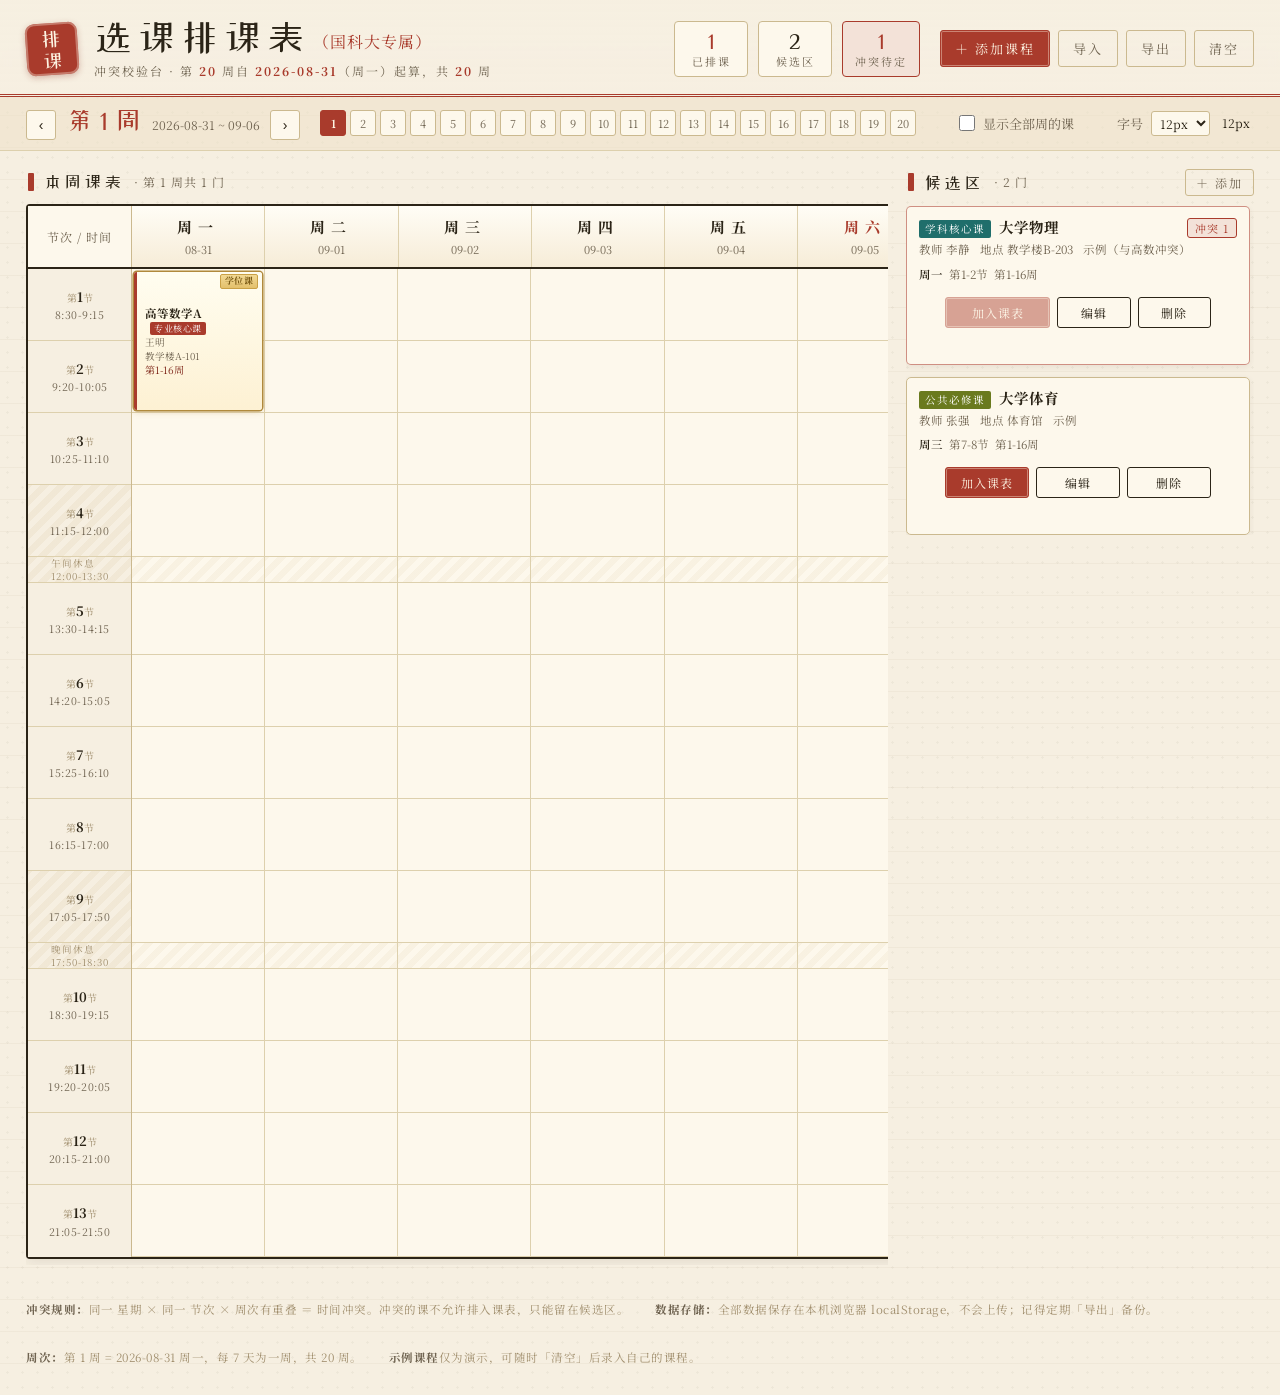
==== paike-ucas/index.html @ 9a191cdf "Add UCAS timetable (paike) as standalone /paike-ucas/ page - Port paike project's index.html as paik" ====
<!DOCTYPE html>
<html lang="zh-CN">
<head>
<meta charset="UTF-8">
<meta name="viewport" content="width=device-width, initial-scale=1.0">
<title>选课排课表（国科大专属） · 冲突校验台</title>
<link rel="preconnect" href="https://fonts.googleapis.com">
<link rel="preconnect" href="https://fonts.gstatic.com" crossorigin>
<link href="https://fonts.googleapis.com/css2?family=ZCOOL+XiaoWei&family=Noto+Serif+SC:wght@400;500;700;900&display=swap" rel="stylesheet">
<style>
/* ============================================================
   设计系统 · 教务处红格纸 × 朱砂印章
   ============================================================ */
:root{
  --paper:      #f6efe1;   /* 主纸色 */
  --paper-deep: #eee2c8;   /* 深一格纸色 */
  --card:       #fdf8ec;   /* 卡片 */
  --ink:        #2b2417;   /* 墨色 */
  --ink-2:      #6f6350;   /* 次墨 */
  --ink-3:      #a08e6d;   /* 淡墨 */
  --rule:       #ddd0ad;   /* 浅格线 */
  --rule-2:     #cbb98f;   /* 深格线 */
  --red:        #a93b2c;   /* 朱砂 */
  --red-deep:   #7d2417;
  --red-bg:     #f3e2d8;
  --ok:         #4f6b2f;   /* 印泥绿 */
  --gold:       #b0893c;

  --rh: 72px;              /* 每节课行高 */
  --rest: 26px;            /* 午/晚间休息行高 */
  --serif: "Noto Serif SC","Source Han Serif SC","Songti SC","STSong","SimSun",serif;
  --display: "ZCOOL XiaoWei","Noto Serif SC","Songti SC","SimSun",serif;
}
*{ box-sizing:border-box; margin:0; padding:0; }
html{ scroll-behavior:smooth; }
body{
  font-family:var(--serif);
  color:var(--ink);
  background:
    radial-gradient(rgba(60,48,26,.045) 1px, transparent 1.4px) 0 0 / 15px 15px,
    repeating-linear-gradient(0deg, transparent 0 31px, rgba(122,98,58,.05) 31px 32px),
    var(--paper);
  min-height:100vh;
  font-size:14px;
  line-height:1.5;
}
::selection{ background:var(--red); color:#fdf8ec; }

/* ---------- 顶栏 ---------- */
.masthead{
  display:flex; align-items:center; gap:20px; flex-wrap:wrap;
  padding:18px 26px 14px;
  border-bottom:3px double var(--red);
  position:sticky; top:0; z-index:40;
  background:linear-gradient(180deg, rgba(246,239,225,.97), rgba(246,239,225,.92));
  backdrop-filter:blur(6px);
}
.brand{ display:flex; align-items:center; gap:16px; }
.seal{
  width:52px; height:52px; flex:none;
  background:var(--red); color:#fdf3e2;
  border-radius:9px;
  display:flex; flex-direction:column; align-items:center; justify-content:center;
  font-family:var(--display); font-size:20px; line-height:1.1; letter-spacing:1px;
  transform:rotate(-4deg);
  box-shadow:inset 0 0 0 2px rgba(253,243,226,.35), 0 2px 6px rgba(125,36,23,.28);
  user-select:none;
}
.brand h1{
  font-family:var(--display); font-weight:400;
  font-size:clamp(26px, 3.4vw, 38px);
  letter-spacing:4px; line-height:1.05;
}
.brand .brand-suf{
  font-family:var(--serif);
  font-size:.42em; letter-spacing:1px; margin-left:4px;
  color:var(--red); vertical-align:middle;
}
.brand .sub{ font-size:12px; color:var(--ink-2); letter-spacing:2px; margin-top:4px; }
.brand .sub b{ color:var(--red); font-weight:700; }

.stats{ display:flex; gap:10px; margin-left:auto; }
.stat{
  border:1.5px solid var(--rule-2); background:var(--card);
  border-radius:4px; padding:7px 12px; min-width:74px; text-align:center;
  cursor:default; transition:transform .18s ease;
}
.stat:hover{ transform:translateY(-2px); border-color:var(--ink-3); }
.stat .n{ font-family:var(--display); font-size:22px; line-height:1.1; color:var(--red); font-weight:400; }
.stat .n.ink{ color:var(--ink); }
.stat .l{ font-size:11px; color:var(--ink-2); letter-spacing:2px; }
.stat.warn{ border-color:var(--red); background:var(--red-bg); animation:softPulse 2.4s ease-in-out infinite; }
@keyframes softPulse{ 0%,100%{ box-shadow:0 0 0 0 rgba(169,59,44,0)} 50%{ box-shadow:0 0 0 5px rgba(169,59,44,.08)} }

.actions{ display:flex; gap:8px; }
.btn{
  font-family:var(--serif); font-size:13px; letter-spacing:2px;
  color:var(--ink); background:transparent;
  border:1.5px solid var(--ink); border-radius:3px;
  padding:8px 14px; cursor:pointer;
  transition:all .16s ease; white-space:nowrap;
}
.btn:hover{ background:var(--ink); color:var(--paper); }
.btn:active{ transform:translateY(1px); }
.btn-primary{
  background:var(--red); border-color:var(--red); color:#fdf3e2;
  box-shadow:inset 0 0 0 1px rgba(253,243,226,.4);
}
.btn-primary:hover{ background:var(--red-deep); border-color:var(--red-deep); color:#fff; }
.btn-ghost{ border-color:var(--rule-2); color:var(--ink-2); }
.btn-ghost:hover{ background:var(--card); color:var(--ink); border-color:var(--ink); }
.btn.danger:hover{ background:var(--red); border-color:var(--red); color:#fdf3e2; }
.btn[disabled]{ opacity:.45; cursor:not-allowed; }
.btn[disabled]:hover{ background:transparent; color:var(--ink); }

/* ---------- 周次导航条 ---------- */
.weekbar{
  display:flex; align-items:center; gap:14px; flex-wrap:wrap;
  padding:10px 26px; background:rgba(238,226,200,.55);
  border-bottom:1px solid var(--rule);
}
.wb-current{ display:flex; align-items:baseline; gap:10px; min-width:225px; }
.wb-current .wk{
  font-family:var(--display); font-size:26px; color:var(--red); line-height:1;
}
.wb-current .dt{ font-size:12px; color:var(--ink-2); }
.wb-nav{ display:flex; align-items:center; gap:6px; }
.wb-arrow{
  width:30px; height:30px; border:1.5px solid var(--rule-2); background:var(--card);
  border-radius:3px; cursor:pointer; font-size:14px; color:var(--ink);
  display:flex; align-items:center; justify-content:center; transition:all .15s;
}
.wb-arrow:hover{ background:var(--ink); color:var(--paper); border-color:var(--ink); }
.wb-chips{ display:flex; gap:4px; flex-wrap:wrap; margin-left:6px; }
.wb-chip{
  width:26px; height:26px; border:1.2px solid var(--rule-2); border-radius:3px;
  background:var(--card); color:var(--ink-2); font-size:11px;
  display:flex; align-items:center; justify-content:center; cursor:pointer;
  transition:all .13s; font-family:var(--serif);
}
.wb-chip:hover{ border-color:var(--ink); color:var(--ink); transform:translateY(-1px); }
.wb-chip.on{ background:var(--red); border-color:var(--red); color:#fdf3e2; font-weight:700; }
.wb-opt{ margin-left:auto; display:flex; align-items:center; gap:8px; font-size:13px; color:var(--ink-2); user-select:none; }
.wb-opt input{ accent-color:var(--red); width:16px; height:16px; cursor:pointer; }
.wb-sel{
  font-family:var(--serif); font-size:12px; color:var(--ink);
  background:var(--card); border:1.5px solid var(--rule-2); border-radius:3px;
  padding:2px 4px; cursor:pointer; outline:none;
}
.wb-sel:focus{ border-color:var(--red); }
.wb-ttfs-val{ font-size:12px; color:var(--ink); min-width:36px; text-align:center; font-variant-numeric:tabular-nums; }

/* ---------- 主体布局 ---------- */
.layout{
  display:flex; gap:18px; align-items:flex-start;
  padding:18px 26px 30px;
  max-width:1720px; margin:0 auto;
}
.timetable-wrap{ flex:1 1 auto; min-width:0; }
.panel-title{
  font-family:var(--display); font-size:17px; letter-spacing:3px;
  color:var(--ink); margin:0 0 10px 2px; display:flex; align-items:center; gap:10px;
}
.panel-title::before{ content:""; width:6px; height:18px; background:var(--red); border-radius:1px; display:inline-block; }
.panel-title .cnt{ font-size:12px; color:var(--ink-2); letter-spacing:1px; font-family:var(--serif); }

/* ---------- 课表网格 ---------- */
.tt-scroll{ overflow-x:auto; padding-bottom:6px; }
.tt{
  min-width:1040px;
  border:2px solid var(--ink); border-radius:4px;
  background:var(--card);
  box-shadow:0 3px 14px rgba(60,48,26,.10);
}
.tt-head{ display:flex; border-bottom:2px solid var(--ink); }
.tt-head .corner, .tt-head .dhead{
  padding:10px 8px; text-align:center; font-size:13px;
  display:flex; flex-direction:column; justify-content:center; gap:2px;
}
.tt-head .corner{
  flex:0 0 104px; position:sticky; left:0; z-index:12;
  background:var(--card); border-right:1.5px solid var(--rule-2);
  font-size:12px; color:var(--ink-2); letter-spacing:1px;
}
.tt-head .dhead{
  flex:1 1 0; border-right:1px solid var(--rule);
  background:linear-gradient(180deg, #fffdf6, #f6ecd7);
}
.tt-head .dhead:last-child{ border-right:none; }
.dhead .dw{ font-weight:700; font-size:15px; letter-spacing:6px; }
.dhead .dd{ font-size:11px; color:var(--ink-2); }
.dhead.weekend .dw{ color:var(--red); }

.tt-body{ display:flex; }
.tcol{
  flex:0 0 104px; position:sticky; left:0; z-index:10;
  background:var(--paper);
  border-right:1.5px solid var(--rule-2);
}
.tcell{
  height:var(--rh); padding:4px 6px;
  display:flex; flex-direction:column; justify-content:center; gap:1px;
  border-bottom:1px solid var(--rule); text-align:center;
}
.tcell:last-child{ border-bottom:none; }
.tcell .pn{ font-weight:700; font-size:13px; }
.tcell .pt{ font-size:10.5px; color:var(--ink-2); letter-spacing:.5px; }
.tcell .pn::before{ content:"第"; color:var(--ink-3); font-weight:400; font-size:10px; }
.tcell .pn::after{ content:"节"; color:var(--ink-3); font-weight:400; font-size:10px; }
.tcell.break{ background:repeating-linear-gradient(-45deg, rgba(176,137,60,.07) 0 6px, transparent 6px 12px); }

.daycol{
  position:relative; flex:1 1 0;
  display:grid;
  grid-template-rows:repeat(4, var(--rh)) var(--rest) repeat(5, var(--rh)) var(--rest) repeat(4, var(--rh));
}
.daycol:last-child .cell, .daycol:last-child .rest{ border-right:none; }
.cell{
  border-right:1px solid var(--rule);
  border-bottom:1px solid var(--rule);
  background:transparent;
  transition:background .15s;
}
.daycol:hover .cell{ background:rgba(176,137,60,.045); }

/* 午/晚间休息分隔行（时间不连续，视觉留白） */
.rest{
  border-right:1px solid var(--rule);
  border-bottom:1px solid var(--rule);
  background:repeating-linear-gradient(-45deg, rgba(176,137,60,.06) 0 6px, transparent 6px 12px);
}
.tcol .rest-label{
  height:var(--rest); border-bottom:1px solid var(--rule);
  display:flex; flex-direction:column; align-items:center; justify-content:center;
  font-size:9.5px; color:var(--ink-3); letter-spacing:1px; line-height:1.35;
  background:repeating-linear-gradient(-45deg, rgba(176,137,60,.07) 0 6px, transparent 6px 12px);
}

/* ---------- 跨行课程条目（连堂合并，文本模式） ---------- */
.ci{
  position:absolute; z-index:5;
  border-left:3px solid var(--red);
  background:#fffaf0;
  border-radius:3px;
  padding:4px 7px 4px 8px;
  cursor:pointer;
  overflow:hidden;
  box-shadow:0 1px 3px rgba(60,48,26,.12);
  transition:box-shadow .15s, transform .15s;
  animation:ciIn .3s ease both;
  display:flex; flex-direction:column; justify-content:center; gap:2px;
}
@keyframes ciIn{ from{ opacity:0; transform:translateY(4px) scale(.98); } to{ opacity:1; transform:none; } }
.ci:hover{ box-shadow:0 4px 10px rgba(60,48,26,.22); z-index:9; }
.ci .nm{
  font-size:calc(var(--ttfs, 12px) * 0.96); font-weight:700; line-height:1.22;
  display:-webkit-box; -webkit-line-clamp:2; -webkit-box-orient:vertical; overflow:hidden;
  word-break:break-all;
}
.ci .ci-cat{
  display:inline-block;
  font-size:9px; font-weight:400; line-height:1.45;
  color:#fff; border-radius:2px;
  padding:0 4px; margin-left:5px;
  letter-spacing:.5px; white-space:nowrap;
}
.ci .tc, .ci .lc{
  font-size:calc(var(--ttfs, 12px) * 0.8); color:var(--ink-2); line-height:1.2;
  white-space:nowrap; overflow:hidden; text-overflow:ellipsis;
}
.ci .wks{ font-size:calc(var(--ttfs, 12px) * 0.84); color:var(--red-deep); line-height:1.2; white-space:nowrap; overflow:hidden; text-overflow:ellipsis; }
.ci .mini{
  position:absolute; top:2px; right:3px; display:none; gap:2px;
}
.ci:hover .mini{ display:flex; }
.mini button{
  width:18px; height:18px; font-size:10px; line-height:1;
  border:1px solid var(--rule-2); background:var(--card); color:var(--ink-2);
  border-radius:3px; cursor:pointer; display:flex; align-items:center; justify-content:center;
  transition:all .12s;
}
.mini button:hover{ background:var(--ink); color:var(--paper); border-color:var(--ink); }
.mini button.del:hover{ background:var(--red); border-color:var(--red); }

/* 专业学位课：课表重点显示（金框 + 金色徽章） */
.ci.dd2{
  background:linear-gradient(180deg,#fffdf0,#fdf1d3);
  box-shadow:0 0 0 1.5px var(--gold), 0 2px 6px rgba(176,137,60,.28);
}
.ci.dd2:hover{ box-shadow:0 0 0 1.5px var(--gold), 0 5px 12px rgba(176,137,60,.35); }
.ci.dd2 .dd2-badge{
  position:absolute; top:2px; right:4px;
  font-size:9px; font-weight:700; line-height:1.4; color:#7a5a15;
  background:linear-gradient(180deg,#f2d995,#e3c06b);
  border:1px solid #c9a046; border-radius:2px;
  padding:0 4px; letter-spacing:.5px;
}
.ci.dd2:hover .dd2-badge{ display:none; }   /* hover 时让位给快捷按钮 */
.tag2{
  font-size:10px; font-weight:700; color:#7a5a15;
  background:linear-gradient(180deg,#f2d995,#e3c06b);
  border:1px solid #c9a046; border-radius:2px;
  padding:0 5px; letter-spacing:1px; margin-left:6px; white-space:nowrap;
}

/* 盖章动画：加入课表成功的印章 */
.ci.stamped::after{
  content:"已排";
  position:absolute; inset:0; display:grid; place-items:center;
  font-family:var(--display); font-size:15px; letter-spacing:2px;
  color:var(--red); border:2px solid var(--red); border-radius:4px;
  background:rgba(246,239,225,.5);
  transform:rotate(-9deg); opacity:0; pointer-events:none;
  animation:stamp .95s ease-out forwards;
}
@keyframes stamp{
  0%  { opacity:0; transform:rotate(-14deg) scale(2); }
  18% { opacity:1; transform:rotate(-8deg) scale(1); }
  72% { opacity:1; transform:rotate(-8deg) scale(1); }
  100%{ opacity:0; transform:rotate(-6deg) scale(1.06); }
}

/* ---------- 候选区 ---------- */
.candidate-wrap{ flex:0 0 348px; max-height:calc(100vh - 175px); display:flex; flex-direction:column; position:sticky; top:150px; }
.cand-list{ overflow-y:auto; display:flex; flex-direction:column; gap:12px; padding-right:4px; }
.cand-list::-webkit-scrollbar{ width:8px; }
.cand-list::-webkit-scrollbar-thumb{ background:var(--rule-2); border-radius:4px; }
.cand-card{
  position:relative;
  background:var(--card); border:1.5px solid var(--rule-2); border-radius:5px;
  padding:11px 12px 10px;
  box-shadow:0 2px 6px rgba(60,48,26,.07);
  transition:transform .16s, box-shadow .16s;
}
.cand-card:hover{ transform:translateY(-2px); box-shadow:0 5px 14px rgba(60,48,26,.13); }
.cand-card.conflict{ border-color:rgba(169,59,44,.55); }
.cand-card .row1{ display:flex; align-items:flex-start; gap:8px; }
.tag{
  flex:none; font-size:10.5px; color:#fff; border-radius:2px;
  padding:1px 6px; letter-spacing:1px; margin-top:2px;
}
.cand-card .nm{ font-weight:700; font-size:14.5px; line-height:1.3; flex:1; }
.cand-card .meta{ font-size:11.5px; color:var(--ink-2); margin-top:3px; display:flex; gap:10px; flex-wrap:wrap; }
.cand-card .slots{ margin-top:7px; font-size:11.5px; color:var(--ink-2); display:flex; flex-direction:column; gap:2px; }
.cand-card .slots .s{ display:flex; gap:6px; align-items:baseline; }
.cand-card .slots .s b{ color:var(--ink); font-weight:600; }
.conf-badge{
  flex:none;
  border:1.5px solid var(--red); color:var(--red);
  border-radius:3px; padding:1px 7px; font-size:11px; letter-spacing:1px;
  background:var(--red-bg); cursor:help; white-space:nowrap;
}
.conf-badge:empty{ display:none; }
.cand-card .foot{ display:flex; gap:7px; margin-top:10px; }
.cand-card .foot .btn{ flex:1; padding:6px 4px; font-size:12px; letter-spacing:1px; }
.cand-card .foot .btn.wide{ flex:1.5; }
.pending-note{ font-size:10.5px; color:var(--gold); letter-spacing:1px; margin-top:3px; }
.cand-empty{
  border:1.5px dashed var(--rule-2); border-radius:6px;
  padding:26px 18px; text-align:center; color:var(--ink-3); font-size:13px; line-height:2;
}
.cand-empty b{ color:var(--ink-2); }

/* ---------- 弹窗 ---------- */
.overlay{
  position:fixed; inset:0; z-index:100;
  background:rgba(43,36,23,.45); backdrop-filter:blur(3px);
  display:flex; align-items:flex-start; justify-content:center;
  padding:5vh 16px 20px; overflow-y:auto;
  opacity:0; pointer-events:none; transition:opacity .22s ease;
}
.overlay.open{ opacity:1; pointer-events:auto; }
.modal{
  background:var(--paper); border:2px solid var(--ink); border-radius:6px;
  width:100%; max-width:760px;
  box-shadow:0 20px 60px rgba(43,36,23,.4);
  transform:translateY(14px) scale(.98); transition:transform .24s ease;
}
.overlay.open .modal{ transform:none; }
.modal-head{
  display:flex; align-items:center; gap:12px;
  padding:15px 22px;
  border-bottom:3px double var(--red);
  background:linear-gradient(180deg, #fdf8ec, #f2e6cd);
}
.modal-head .mt{ font-family:var(--display); font-size:23px; letter-spacing:3px; }
.modal-head .msub{ font-size:11.5px; color:var(--ink-2); margin-top:2px; }
.modal-head .close{
  margin-left:auto; width:30px; height:30px; border:1.5px solid var(--ink);
  border-radius:3px; background:transparent; cursor:pointer; font-size:15px; color:var(--ink);
  display:flex; align-items:center; justify-content:center; transition:all .14s;
}
.modal-head .close:hover{ background:var(--red); border-color:var(--red); color:#fff; }
.modal-body{ padding:18px 22px 22px; }

.fld{ margin-bottom:14px; }
.fld > label{ display:block; font-size:12.5px; color:var(--ink-2); letter-spacing:2px; margin-bottom:6px; }
.fld > label b{ color:var(--red); }
.fld-row{ display:flex; gap:12px; flex-wrap:wrap; }
.fld-row .fld{ flex:1; min-width:150px; }
.input, .select{
  width:100%; padding:8px 10px; font-family:var(--serif); font-size:14px;
  color:var(--ink); background:var(--card);
  border:1.5px solid var(--rule-2); border-radius:3px; outline:none;
  transition:border-color .15s, box-shadow .15s;
}
.input:focus, .select:focus{ border-color:var(--red); box-shadow:0 0 0 3px rgba(169,59,44,.12); }
.select{ cursor:pointer; }

.slotbox{
  border:1.5px solid var(--rule-2); border-left:4px solid var(--red);
  border-radius:4px; background:var(--card);
  padding:12px 14px 10px; margin-bottom:12px; position:relative;
}
.slotbox .sl-line{ display:flex; align-items:center; gap:10px; margin-bottom:9px; }
.slotbox .sl-label{ font-size:12px; color:var(--ink-2); letter-spacing:2px; flex:none; width:58px; }
.slotbox .select{ width:110px; }
.slotbox .rm-slot{
  margin-left:auto; border:none; background:transparent; color:var(--ink-3);
  font-size:12px; cursor:pointer; letter-spacing:1px; padding:4px 6px; border-radius:3px;
}
.slotbox .rm-slot:hover{ color:var(--red); background:var(--red-bg); }

.chips{ display:flex; gap:5px; flex-wrap:wrap; }
.chip{
  min-width:30px; height:30px; padding:0 6px;
  border:1.4px solid var(--rule-2); border-radius:3px;
  background:#fffaf0; color:var(--ink-2); font-size:12px;
  display:flex; align-items:center; justify-content:center; cursor:pointer;
  transition:all .12s; user-select:none; font-family:var(--serif);
}
.chip:hover{ border-color:var(--ink); color:var(--ink); }
.chip.on{ background:var(--ink); border-color:var(--ink); color:var(--paper); font-weight:700; }
.chip.period{ min-width:26px; height:26px; font-size:11px; }
.chip.period[title]:hover{ position:relative; }
.wk-sub{ display:flex; align-items:center; gap:6px; margin-top:8px; flex-wrap:wrap; }
.wk-sub .preset{
  font-size:11px; padding:3px 8px; border:1px dashed var(--rule-2); border-radius:3px;
  color:var(--ink-2); cursor:pointer; background:transparent; letter-spacing:1px; transition:all .12s;
}
.wk-sub .preset:hover{ border-color:var(--red); color:var(--red); background:var(--red-bg); }
.wk-sub .range-input{
  width:150px; padding:4px 8px; font-family:var(--serif); font-size:12px;
  border:1.5px solid var(--rule-2); border-radius:3px; background:#fffaf0; color:var(--ink); outline:none;
}
.wk-sub .range-input:focus{ border-color:var(--red); }

.add-slot{
  width:100%; padding:9px; border:1.5px dashed var(--rule-2); border-radius:4px;
  background:transparent; color:var(--ink-2); font-family:var(--serif); font-size:13px;
  letter-spacing:2px; cursor:pointer; transition:all .15s;
}
.add-slot:hover{ border-color:var(--red); color:var(--red); background:var(--red-bg); }

/* 冲突校验面板 */
.conflict-panel{
  margin-top:16px; border-radius:5px; padding:12px 14px; font-size:13px;
}
.conflict-panel.ok{ background:#eef2df; border:1.5px solid var(--ok); color:#3c5220; }
.conflict-panel.bad{ background:var(--red-bg); border:1.5px solid var(--red); color:#6b2015; }
.conflict-panel .cp-title{ font-weight:700; letter-spacing:1px; margin-bottom:6px; display:flex; align-items:center; gap:8px; }
.conflict-panel ul{ list-style:none; display:flex; flex-direction:column; gap:4px; }
.conflict-panel li{ display:flex; gap:8px; align-items:baseline; }
.conflict-panel li::before{ content:"✕"; color:var(--red); font-size:11px; }
.conflict-panel .cpcourse{ font-weight:700; }
.conflict-panel .cpdetail{ color:#8a3a2a; font-size:12.5px; }
.conflict-panel.ok li::before{ content:"✓"; color:var(--ok); }

.modal-foot{
  display:flex; gap:10px; justify-content:flex-end; align-items:center;
  padding:14px 22px; border-top:1.5px solid var(--rule);
  background:linear-gradient(180deg, #f6efe1, #efe3c9);
}
.modal-foot .hint{ margin-right:auto; font-size:11.5px; color:var(--ink-3); letter-spacing:1px; }

/* ---------- 导出弹窗：三种方式卡片 ---------- */
.ex-opts{ display:flex; flex-direction:column; gap:10px; }
.ex-opt{
  display:flex; gap:11px; align-items:flex-start;
  border:1.5px solid var(--rule-2); border-radius:5px;
  background:var(--card); padding:12px 14px; cursor:pointer;
  transition:all .15s;
}
.ex-opt:hover{ border-color:var(--ink-3); transform:translateY(-1px); }
.ex-opt input{ margin-top:4px; accent-color:var(--red); flex:none; }
.ex-opt.on{ border-color:var(--red); background:var(--red-bg); box-shadow:0 0 0 1px var(--red); }
.ex-t{ font-weight:700; font-size:14px; letter-spacing:1px; color:var(--ink); }
.ex-d{ font-size:12px; color:var(--ink-2); margin-top:3px; line-height:1.7; }
.ex-hint{ font-size:11px; color:var(--ink-3); margin-top:5px; letter-spacing:.5px; }
.ex-wip{
  display:inline-block; margin-top:6px;
  font-size:11px; color:#8a5a10;
  background:#fdf3d8; border:1px solid #e3c06b; border-radius:3px;
  padding:1px 8px; letter-spacing:1px;
}

/* ---------- 轻提示 toast ---------- */
.toasts{
  position:fixed; bottom:26px; left:50%; transform:translateX(-50%);
  z-index:200; display:flex; flex-direction:column; gap:8px; align-items:center; pointer-events:none;
}
.toast{
  background:var(--ink); color:var(--paper);
  border-left:5px solid var(--gold);
  padding:10px 18px; border-radius:4px; font-size:13.5px; letter-spacing:1px;
  box-shadow:0 6px 20px rgba(43,36,23,.35);
  animation:toastIn .3s ease;
  display:flex; align-items:center; gap:10px; max-width:520px;
}
.toast.err{ border-left-color:var(--red); }
.toast.ok{ border-left-color:var(--ok); }
.toast.out{ animation:toastOut .3s ease forwards; }
@keyframes toastIn{ from{ opacity:0; transform:translateY(12px); } to{ opacity:1; transform:none; } }
@keyframes toastOut{ to{ opacity:0; transform:translateY(8px); } }

/* ---------- 导出隐藏渲染容器 ---------- */
#export-studio{
  position:fixed; left:-99999px; top:0; z-index:-1;
  width:1640px; padding:20px;
  background:var(--paper);
  font-family:var(--serif);
}
#export-studio .tt-scroll{ overflow:visible; }
#export-studio .panel-title{ margin-top:4px; }

/* ---------- 页脚 ---------- */
.foot{
  max-width:1720px; margin:0 auto; padding:4px 26px 26px;
  color:var(--ink-3); font-size:11.5px; letter-spacing:.5px; line-height:1.9;
  display:flex; gap:26px; flex-wrap:wrap;
}
.foot b{ color:var(--ink-2); }

/* ---------- 打印 ---------- */
@media print{
  body{ background:#fff; }
  .masthead, .weekbar, .candidate-wrap, .actions, .foot, .toasts{ display:none !important; }
  .layout{ display:block; padding:0; }
  .tt{ min-width:0; box-shadow:none; }
  .ci .mini{ display:none !important; }
  .tt-scroll{ overflow:visible; }
  .daycol:hover .cell{ background:transparent; }
}
</style>
</head>
<body>

<!-- ===== 顶栏 ===== -->
<header class="masthead">
  <div class="brand">
    <div class="seal" title="排课">排<br>课</div>
    <div>
      <h1>选课排课表<span class="brand-suf">（国科大专属）</span></h1>
      <div class="sub">冲突校验台 · 第 <b id="hd-week1">1</b> 周自 <b>2026-08-31</b>（周一）起算，共 <b>20</b> 周</div>
    </div>
  </div>
  <div class="stats">
    <div class="stat" title="已排入课表的课程数"><div class="n" id="st-on">0</div><div class="l">已排课</div></div>
    <div class="stat" title="候选区课程数"><div class="n ink" id="st-cand">0</div><div class="l">候选区</div></div>
    <div class="stat warn" id="st-conf-wrap" title="候选区中与已排课时间冲突的课程"><div class="n" id="st-conf">0</div><div class="l">冲突待定</div></div>
  </div>
  <div class="actions">
    <button class="btn btn-primary" id="btn-add">＋ 添加课程</button>
    <button class="btn btn-ghost" id="btn-import" title="从 JSON 文件恢复数据">导入</button>
    <button class="btn btn-ghost" id="btn-export" title="导出全部数据为 JSON">导出</button>
    <button class="btn btn-ghost" id="btn-clear" title="清空全部课程数据">清空</button>
  </div>
</header>

<!-- ===== 周次导航 ===== -->
<nav class="weekbar">
  <div class="wb-current">
    <button class="wb-arrow" id="wk-prev" title="上一周">‹</button>
    <span class="wk" id="wb-wk">第 1 周</span>
    <span class="dt" id="wb-dates">2026-08-31 ~ 09-06</span>
    <button class="wb-arrow" id="wk-next" title="下一周">›</button>
  </div>
  <div class="wb-chips" id="wb-chips"></div>
  <label class="wb-opt"><input type="checkbox" id="opt-only">显示全部周的课</label>
  <label class="wb-opt">字号
    <select class="wb-sel" id="opt-ttfs" title="选择课表字号">
      <option value="12" selected>12px</option>
      <option value="13">13px</option>
      <option value="14">14px</option>
      <option value="15">15px</option>
      <option value="16">16px</option>
      <option value="18">18px</option>
      <option value="20">20px</option>
      <option value="22">22px</option>
      <option value="24">24px</option>
    </select>
    <span class="wb-ttfs-val" id="opt-ttfs-val">12px</span>
  </label>
</nav>

<!-- ===== 主体 ===== -->
<main class="layout">
  <!-- 课表 -->
  <section class="timetable-wrap">
    <div class="panel-title">本周课表 <span class="cnt" id="tt-count"></span></div>
    <div class="tt-scroll">
      <div class="tt">
        <div class="tt-head" id="tt-head"></div>
        <div class="tt-body" id="tt-body"></div>
      </div>
    </div>
  </section>

  <!-- 候选区 -->
  <aside class="candidate-wrap">
    <div class="panel-title">候选区 <span class="cnt" id="cand-count"></span>
      <button class="btn btn-ghost" id="btn-add-cand" style="margin-left:auto;padding:4px 10px;font-size:12px;">＋ 添加</button>
    </div>
    <div class="cand-list" id="cand-list"></div>
  </aside>
</main>

<!-- ===== 页脚 ===== -->
<footer class="foot">
  <span><b>冲突规则：</b>同一 星期 × 同一 节次 × 周次有重叠 ＝ 时间冲突。冲突的课不允许排入课表，只能留在候选区。</span>
  <span><b>数据存储：</b>全部数据保存在本机浏览器 localStorage，不会上传；记得定期「导出」备份。</span>
  <span><b>周次：</b>第 1 周 = 2026-08-31 周一，每 7 天为一周，共 20 周。</span>
  <span><b>示例课程</b>仅为演示，可随时「清空」后录入自己的课程。</span>
</footer>

<!-- ===== 弹窗 ===== -->
<div class="overlay" id="overlay">
  <div class="modal" role="dialog" aria-modal="true">
    <div class="modal-head">
      <div>
        <div class="mt" id="m-title">添加课程</div>
        <div class="msub" id="m-sub">填写课程信息与上课时间</div>
      </div>
      <button class="close" id="m-close" title="关闭">✕</button>
    </div>
    <div class="modal-body">
      <div class="fld-row">
        <div class="fld" style="flex:1.6">
          <label>课程名称 <b>*</b></label>
          <input class="input" id="f-name" placeholder="如：高等数学A" maxlength="30">
        </div>
        <div class="fld">
          <label>教师</label>
          <input class="input" id="f-teacher" placeholder="选课名单上的人" maxlength="20">
        </div>
      </div>
      <div class="fld-row">
        <div class="fld">
          <label>课程类别</label>
          <select class="select" id="f-type"></select>
        </div>
        <div class="fld">
          <label>专业学位课</label>
          <select class="select" id="f-dd2">
            <option value="0">否</option>
            <option value="1">是（课表重点显示）</option>
          </select>
        </div>
        <div class="fld">
          <label>上课地点</label>
          <input class="input" id="f-loc" placeholder="如：教学楼A-101" maxlength="30">
        </div>
        <div class="fld">
          <label>备注</label>
          <input class="input" id="f-note" placeholder="选课号 / 要求等" maxlength="40">
        </div>
      </div>

      <div class="fld" style="margin-top:4px">
        <label>上课时间 <b id="slot-hint">（可多选节次＝连堂，可多选周次）</b></label>
        <div id="slot-list"></div>
        <button class="add-slot" id="btn-add-slot">＋ 添加一个时间段</button>
      </div>

      <div class="conflict-panel" id="cp"></div>
    </div>
    <div class="modal-foot">
      <span class="hint" id="m-hint"></span>
      <button class="btn" id="m-cancel">取消</button>
      <button class="btn btn-primary" id="m-save">加入课表</button>
    </div>
  </div>
</div>

<!-- ===== 导出弹窗（三方式） ===== -->
<div class="overlay" id="export-overlay">
  <div class="modal">
    <div class="modal-head">
      <div>
        <div class="mt">导出数据</div>
        <div class="msub">选择一种导出方式</div>
      </div>
      <button class="close" id="ex-close" title="关闭">✕</button>
    </div>
    <div class="modal-body">
      <div class="ex-opts">
        <label class="ex-opt" id="ex-opt-json">
          <input type="radio" name="ex-kind" value="json" checked>
          <div>
            <div class="ex-t">① JSON 数据文件</div>
            <div class="ex-d">完整备份全部课程数据（含时间安排、周次、候选区），供日后通过「导入」恢复使用。建议每次排课后定期留存一份。</div>
          </div>
        </label>
        <label class="ex-opt" id="ex-opt-excel">
          <input type="radio" name="ex-kind" value="excel">
          <div>
            <div class="ex-t">② Excel 课表</div>
            <div class="ex-d">课表格式（与「秋季选课排课表」一致）：行为节次、列为周一至周日；同一时段多门课分行列出并注明类别/教室/教师，连堂自动合并单元格。便于打印与核对。</div>
          </div>
        </label>
        <label class="ex-opt" id="ex-opt-weeks">
          <input type="radio" name="ex-kind" value="weeks">
          <div>
            <div class="ex-t">③ 各周课表图片（PNG）</div>
            <div class="ex-d">按周导出的课表图片，保留当前美观布局（纸张质感 / 朱红格线 / 学位课徽章），可选导出哪些周，打包为 zip 下载。</div>
            <div class="ex-wip">⚠ 暂不完善，等待改进</div>
          </div>
        </label>
      </div>
      <div class="fld" id="ex-weeks-fld" style="display:none">
        <label>导出周次（可自定义）</label>
        <input class="input" id="ex-weeks" value="1-20" placeholder="如 1-20 或 1-8,10">
        <div class="ex-hint">默认 1-20（全部周）；支持 1-8,10,12-16 等任意范围；留空 = 全部 20 周。</div>
      </div>
    </div>
    <div class="modal-foot">
      <span class="hint" id="ex-hint"></span>
      <button class="btn" id="ex-cancel">取消</button>
      <button class="btn btn-primary" id="ex-ok">导出</button>
    </div>
  </div>
</div>

<div class="toasts" id="toasts"></div>

<!-- 导出用隐藏渲染容器：按周渲染真实课表 DOM 后截图（移出屏幕，不占布局） -->
<div id="export-studio">
  <div class="panel-title" id="ex-title"></div>
  <div class="tt-scroll">
    <div class="tt">
      <div class="tt-head" id="ex-head"></div>
      <div class="tt-body" id="ex-body"></div>
    </div>
  </div>
</div>

<script>
"use strict";
/* ================================================================
   选课排课表 · 冲突校验台
   核心规则：同一 星期 × 同一 节次 × 周次有重叠 = 时间冲突。
   时间冲突的课程不允许排入课表，只能放入候选区。
   ================================================================ */

/* ---------------- 常量 ---------------- */
const DAYS    = ["周一","周二","周三","周四","周五","周六","周日"];
const WEEK_CN = ["一","二","三","四","五","六","日"];
const PERIODS = [
  {n:1,  t:"8:30-9:15",    grp:"上午"},
  {n:2,  t:"9:20-10:05",   grp:"上午"},
  {n:3,  t:"10:25-11:10",  grp:"上午"},
  {n:4,  t:"11:15-12:00",  grp:"上午"},
  {n:5,  t:"13:30-14:15",  grp:"下午"},
  {n:6,  t:"14:20-15:05",  grp:"下午"},
  {n:7,  t:"15:25-16:10",  grp:"下午"},
  {n:8,  t:"16:15-17:00",  grp:"下午"},
  {n:9,  t:"17:05-17:50",  grp:"下午"},
  {n:10, t:"18:30-19:15",  grp:"晚间"},
  {n:11, t:"19:20-20:05",  grp:"晚间"},
  {n:12, t:"20:15-21:00",  grp:"晚间"},
  {n:13, t:"21:05-21:50",  grp:"晚间"}
];
const BREAK_PERIODS = [4, 9];            // 第4、9节后为课间休息（仅用于视觉分隔）
const TYPES = ["专业核心课","专业课","学科核心课","研讨课","实验课","实践课","公共选修课","公共必修课"];
const TYPE_COLOR = {
  "专业核心课": "#a93b2c",
  "专业课":     "#c2602a",
  "学科核心课": "#1f6e6b",
  "研讨课":     "#7a4fa3",
  "实验课":     "#2e5fa3",
  "实践课":     "#0f7a5f",
  "公共选修课": "#b0893c",
  "公共必修课": "#6a7a1e"
};
const WEEK_COUNT   = 20;                 // 共 20 周
const WEEK1_DATE   = new Date(2026, 7, 31); // 第 1 周周一 = 2026-08-31
const STORE_KEY    = "paike.data.v1";
const DOW_CN = ["日","一","二","三","四","五","六"];

/* ---------------- 纯工具函数（可在 node 中单测） ---------------- */
const Core = {
  /* 周次 → 该周周一的 Date 对象 */
  weekStart(week){
    const d = new Date(WEEK1_DATE.getTime() + (week - 1) * 7 * 86400000);
    d.setHours(0,0,0,0);
    return d;
  },
  /* 周次 → {start: Date(周一), end: Date(周日)} */
  weekRange(week){
    const s = Core.weekStart(week);
    const e = new Date(s.getTime() + 6 * 86400000);
    e.setHours(0,0,0,0);
    return {start:s, end:e};
  },
  /* Date → "2026-08-31" */
  fmtDate(d){
    const p = n => String(n).padStart(2,"0");
    return d.getFullYear() + "-" + p(d.getMonth()+1) + "-" + p(d.getDate());
  },
  /* 周次 → "2026-08-31 ~ 09-06" */
  fmtRange(week){
    const {start,end} = Core.weekRange(week);
    const p = n => String(n).padStart(2,"0");
    return Core.fmtDate(start) + " ~ " + p(end.getMonth()+1) + "-" + p(end.getDate());
  },
  /* 两个节次数组是否重叠 */
  overlapPeriods(a, b){ return a.some(p => b.includes(p)); },
  /* 两个周次数组是否重叠，返回重叠周次列表（空数组=无重叠） */
  overlapWeeks(a, b){
    const s = new Set(b);
    return a.filter(w => s.has(w)).sort((x,y)=>x-y);
  },
  /* 两个时间段是否冲突：同天 + 节次重叠 + 周次重叠 */
  slotConflict(sa, sb){
    if (sa.day !== sb.day) return null;
    if (!sa.periods.length || !sb.periods.length) return null;
    if (!Core.overlapPeriods(sa.periods, sb.periods)) return null;
    const weeks = Core.overlapWeeks(sa.weeks, sb.weeks);
    if (!weeks.length) return null;
    const periods = sa.periods.filter(p => sb.periods.includes(p));
    return {day: sa.day, periods, weeks};
  },
  /* 两个课程之间所有冲突点（列表元素可能为空数组） */
  courseConflict(A, B){
    const out = [];
    for (const sa of A.slots) for (const sb of B.slots){
      const c = Core.slotConflict(sa, sb);
      if (c) out.push(c);
    }
    return out;
  },
  /* 一个课程与课表中所有已排课程（排除自身）的冲突列表 */
  conflictsAgainst(course, scheduled){
    const out = [];
    for (const other of scheduled){
      if (other.id === course.id) continue;
      const hits = Core.courseConflict(course, other);
      if (hits.length) out.push({other, hits});
    }
    return out;
  },
  /* 判断课程是否已具备完整时间段（可排入课表） */
  hasCompleteSlot(course){
    return course.slots.some(s => s.day >= 1 && s.day <= 7 && s.periods.length > 0 && s.weeks.length > 0);
  },
  /* 节次数组 → 连续段，如 [1,2,4,5,6] → [[1,2],[4,5,6]] */
  consecutiveRuns(arr){
    const a = [...new Set(arr)].sort((x,y)=>x-y);
    const out = [];
    let run = [];
    for (let i = 0; i < a.length; i++){
      if (run.length && a[i] !== run[run.length-1] + 1){ out.push(run); run = []; }
      run.push(a[i]);
    }
    if (run.length) out.push(run);
    return out;
  },
  /* 节次数组 → 连续段，且在午/晚间休息边界（4-5、9-10 节之间）断开，
     如 [5,6,7] → [[5,6,7]]（连堂合并）；[4,5] → [[4],[5]]（跨休息断开） */
  periodRuns(arr){
    const a = [...new Set(arr)].sort((x,y)=>x-y);
    const out = [];
    let run = [];
    for (let i = 0; i < a.length; i++){
      const p = a[i];
      if (run.length && (p !== run[run.length-1] + 1 || p === 5 || p === 10)){
        out.push(run); run = [];
      }
      run.push(p);
    }
    if (run.length) out.push(run);
    return out;
  },
  /* 周次数组 → 压缩文本，如 [1..8,10] → "1-8,10" */
  compressWeeks(weeks){
    const runs = Core.consecutiveRuns(weeks);
    return runs.map(r => r.length > 1 ? r[0] + "-" + r[r.length-1] : String(r[0])).join(",");
  },
  /* 周次 → "第1-8、10周" */
  weeksText(weeks){
    if (!weeks.length) return "周次未定";
    return "第" + Core.compressWeeks(weeks) + "周";
  },
  /* 时间段 → 文本 "周一 第5-6节（第1-16周）" */
  slotText(s){
    const dayTxt = DAYS[s.day - 1] || "?";
    const pTxt = Core.compressWeeks(s.periods);
    return dayTxt + " 第" + pTxt + "节 " + (s.weeks.length ? "（" + Core.weeksText(s.weeks) + "）" : "（周次未定）");
  },
  /* "1-8,10,12-16" → [1..8,10,12..16]（非法输入返回空数组） */
  parseWeekInput(str){
    const out = new Set();
    for (const part of String(str).split(/[,，;；、\s]+/)){
      if (!part) continue;
      const m = part.match(/^(\d{1,2})\s*-\s*(\d{1,2})$/);
      if (m){
        let a = +m[1], b = +m[2];
        if (a > b) [a,b] = [b,a];
        for (let w = a; w <= b; w++){ if (w >= 1 && w <= WEEK_COUNT) out.add(w); }
      } else if (/^\d{1,2}$/.test(part)){
        const w = +part;
        if (w >= 1 && w <= WEEK_COUNT) out.add(w);
      }
    }
    return [...out].sort((x,y)=>x-y);
  },
  /* 一天内课程的"车道"布局：互不重叠行的块共享车道
     blocks: [{start, end}] → 每个块附加 lane；返回车道数 */
  layoutDay(blocks){
    const sorted = blocks.slice().sort((a,b) => a.start - b.start || (b.end - b.start) - (a.end - a.start));
    const lanes = [];
    for (const b of sorted){
      let lane = -1;
      for (let i = 0; i < lanes.length; i++){
        if (!lanes[i].some(o => o.end >= b.start && b.end >= o.start)){ lane = i; break; }
      }
      if (lane < 0){ lanes.push([]); lane = lanes.length - 1; }
      lanes[lane].push(b);
      b.lane = lane;
    }
    return lanes.length;
  },
  /* 生成稳定 id */
  uid(){
    return "c-" + Date.now().toString(36) + "-" + Math.random().toString(36).slice(2, 8);
  },
  /* 课程名检查 */
  validName(name){ return typeof name === "string" && name.trim().length > 0; },

  /* --- 字节工具：字符串 → Uint8Array（UTF-8） --- */
  txt(s){ return new TextEncoder().encode(s); },

  /* --- CRC32（zip 校验用） --- */
  crc32(bytes){
    const table = Core._crcTable || (Core._crcTable = (() => {
      const t = new Uint32Array(256);
      for (let n = 0; n < 256; n++){
        let c = n;
        for (let k = 0; k < 8; k++) c = (c & 1) ? (0xEDB88320 ^ (c >>> 1)) : (c >>> 1);
        t[n] = c >>> 0;
      }
      return t;
    })());
    let c = 0xFFFFFFFF;
    for (let i = 0; i < bytes.length; i++) c = table[(c ^ bytes[i]) & 0xFF] ^ (c >>> 8);
    return (c ^ 0xFFFFFFFF) >>> 0;
  },

  /* --- zip 打包（STORE 无压缩，兼容 Excel/解压软件）
       files: [{name: string, data: Uint8Array}] → Uint8Array */
  zipWrite(files){
    const enc = Core.txt;
    const parts = [], central = [];
    let offset = 0;
    const u16 = (v) => { const b = new Uint8Array(2); new DataView(b.buffer).setUint16(0, v, true); return b; };
    const u32 = (v) => { const b = new Uint8Array(4); new DataView(b.buffer).setUint32(0, v, true); return b; };

    for (const f of files){
      const name = enc(f.name), data = f.data;
      const crc = Core.crc32(data);
      parts.push(
        new Uint8Array([0x50,0x4B,0x03,0x04]),   // local file header
        u16(20),                                 // version needed
        u16(0x0800),                             // flags: UTF-8
        u16(0),                                  // method: store
        u16(0), u16(0x21),                       // time / date
        u32(crc), u32(data.length), u32(data.length),
        u16(name.length), u16(0),                // name len / extra len
        name, data
      );
      central.push({name, crc, size: data.length, offset});
      offset += 30 + name.length + data.length;
    }
    const cdStart = offset;
    for (const c of central){
      parts.push(
        new Uint8Array([0x50,0x4B,0x01,0x02]),   // central directory header
        u16(20), u16(20), u16(0x0800), u16(0), u16(0), u16(0x21),
        u32(c.crc), u32(c.size), u32(c.size),
        u16(c.name.length), u16(0), u16(0), u16(0), u16(0), u32(0), u32(c.offset),
        c.name
      );
      offset += 46 + c.name.length;
    }
    const cdSize = offset - cdStart;
    parts.push(
      new Uint8Array([0x50,0x4B,0x05,0x06]),     // EOCD
      u16(0), u16(0), u16(files.length), u16(files.length),
      u32(cdSize), u32(cdStart), u16(0)
    );
    const len = parts.reduce((n, p) => n + p.length, 0);
    const out = new Uint8Array(len);
    let o = 0;
    for (const p of parts){ out.set(p, o); o += p.length; }
    return out;
  },

  /* --- XML 文本转义 --- */
  xmlEsc(s){
    return String(s == null ? "" : s).replace(/[&<>"']/g, ch =>
      ({"&":"&amp;","<":"&lt;",">":"&gt;",'"':"&quot;","'":"&apos;"}[ch]));
  },

  /* --- Excel 课表（.xlsx）生成：模仿「秋季选课排课表」格式 ---
       第 1 列节次序号、第 2 列时间，其后 7 列为周一~周日；
       同一时段多门课用分号「；」分隔；连堂（连续节次、内容相同）自动跨行合并单元格。
       scheduled: 已排课程列表 → Uint8Array */
  buildExcel(scheduled){
    const esc = Core.xmlEsc;
    /* 15 个数据行：13 节课 + 第 4/5、9/10 节之间两行休息（与原始表一致），
       数据行号 = 表头(1) + di，即 di 0..14 → Excel 行 2..16 */
    const rowList = [];
    for (const p of PERIODS){
      rowList.push(p);
      if (p.n === 4 || p.n === 9) rowList.push(null);   // 休息空行
    }
    const diOf = p => p - 1 + (p > 4 ? 1 : 0) + (p > 9 ? 1 : 0);

    /* 1. 聚合每格课程：cell[di][dayIdx] = Map(courseId → {course, weeks:Set}) */
    const cell = Array.from({length: 15}, () => Array.from({length: 7}, () => new Map()));
    for (const c of scheduled){
      for (const s of c.slots || []){
        if (!(s.day >= 1 && s.day <= 7) || !s.periods || !s.periods.length) continue;
        for (const p of s.periods){
          if (p < 1 || p > 13) continue;
          const m = cell[diOf(p)][s.day - 1];
          let e = m.get(c.id);
          if (!e){ e = {course: c, weeks: new Set()}; m.set(c.id, e); }
          (s.weeks || []).forEach(w => e.weeks.add(w));
        }
      }
    }

    /* 2. 每格文本：每门课一个多行信息块（课程名（类别）/ 教师·教室 / ★专业学位课 / 周次），
           多门课之间以空行分隔；覆盖全部 20 周时省略周次行 */
    const makeBlock = (c, weeks) => {
      const lines = [c.name + "（" + c.type + "）"];
      const meta = [c.teacher, c.location].filter(Boolean).join(" · ");
      if (meta) lines.push(meta);
      if (c.dd2) lines.push("★ 专业学位课");
      if (weeks.length < 20) lines.push(Core.weeksText(weeks));
      return lines.join("\n");
    };
    const texts = cell.map(row => row.map(m => {
      const blocks = [];
      for (const e of m.values()){
        const weeks = [...e.weeks].sort((a, b) => a - b);
        blocks.push({w0: weeks[0] || 21, txt: makeBlock(e.course, weeks)});
      }
      /* 同一时段多门课：按开课周次先后排序（先开课的块放在上方） */
      blocks.sort((x, y) => x.w0 - y.w0 || (x.txt < y.txt ? -1 : 1));
      return blocks.map(b => b.txt).join("\n\n");   // 课程块间以空行分隔
    }));

    /* 3. 合并：按星期列，连续数据行文本相同且非空 → 跨行合并；
          合并区域非顶部行的单元格留空（规范要求，内容只保留在左上角） */
    const merges = [];
    const skipCells = new Set();               // "di,d"：合并区内被跳过的非顶部格
    for (let d = 0; d < 7; d++){
      const col = String.fromCharCode(66 + d);          // B..H（去序号列后星期自 B 列起）
      let start = null;
      for (let di = 0; di <= 15; di++){                 // 15 为哨兵
        const t = di < 15 ? texts[di][d] : "";
        if (start !== null && (di === 15 || t !== texts[start][d] || t === "")){
          if (di - 1 - start >= 1){
            merges.push(col + (start + 2) + ":" + col + (di + 1));
            for (let k = start + 1; k < di; k++) skipCells.add(k + "," + d);
          }
          start = null;
        }
        if (start === null && di < 15 && t !== "") start = di;
      }
    }

    /* 4. sharedStrings */
    const ssMap = new Map(), ssArr = [];
    const ssi = s => {
      if (!ssMap.has(s)){ ssMap.set(s, ssArr.length); ssArr.push(s); }
      return ssMap.get(s);
    };
    ["时间","周一","周二","周三","周四","周五","周六","周日"].forEach(h => ssi(h));
    rowList.forEach((p, di) => {
      if (p){ ssi("第" + p.n + "节\n" + p.t); }
      else { ssi("休息"); }
      for (let d = 0; d < 7; d++) if (texts[di][d] && !skipCells.has(di + "," + d)) ssi(texts[di][d]);
    });

    /* 5. sheet1.xml：表头加粗（s="1"） */
    const widths = [13, 20, 20, 20, 20, 20, 20, 20];    // A=节次+时间（两行），B..H=周一~周日
    const colsXml = widths.map((w, i) =>
      '<col min="' + (i+1) + '" max="' + (i+1) + '" width="' + w + '" customWidth="1"/>').join("");
    const cellXml = (r, ci, v, sIdx) =>
      '<c r="' + String.fromCharCode(65 + ci) + r + '" t="s"' + (sIdx ? ' s="' + sIdx + '"' : "") + "><v>" + ssi(v) + "</v></c>";
    let sheetRows = "";
    /* 表头行（A1 = 时间，B1..H1 = 周一~周日，粗体 s=1） */
    sheetRows += "<row r=\"1\">" +
      ["时间","周一","周二","周三","周四","周五","周六","周日"].map((h, i) => cellXml(1, i, h, 1)).join("") +
      "</row>";
    /* 估算一行文本在单元格中占几行（列宽 20 ≈ 每行约 10 个中文字符） */
    const estLines = t => {
      let n = 0;
      for (const seg of String(t).split("\n")) n += Math.max(1, Math.ceil(seg.length / 10));
      return n;
    };
    /* 数据行（A 列节次+时间，B..H 列周一~周日）；行高按内容估算并适当加大 */
    for (let di = 0; di < 15; di++){
      const rowN = di + 2;
      const p = rowList[di];
      const cells = [];
      const isRest = !p;
      if (p){
        /* A 列：节次在上、时间范围在下（换行显示，s=4 粗体+换行+居中） */
        cells.push(cellXml(rowN, 0, "第" + p.n + "节\n" + p.t, 4));
      } else {
        /* 午间/晚间休息行：整行（A..H）合并为灰底单元格，居中标注「休息」 */
        cells.push(cellXml(rowN, 0, "休息", 3));
        merges.push("A" + rowN + ":H" + rowN);
      }
      let lines = 0;
      for (let d = 0; d < 7; d++){
        if (texts[di][d] && !skipCells.has(di + "," + d)){
          cells.push(cellXml(rowN, 1 + d, texts[di][d], 2));   // s=2 自动换行
          lines = Math.max(lines, estLines(texts[di][d]));
        }
      }
      /* 行高（磅）：休息行 30 / 无课节行 34（容纳 A 列节次+时间两行）/ 有课行按内容行数估算 */
      const ht = isRest ? 30 : (lines ? Math.max(40, Math.min(140, lines * 17 + 8)) : 34);
      sheetRows += '<row r="' + rowN + '" ht="' + ht + '" customHeight="1">' + cells.join("") + "</row>";
    }
    const mergeXml = merges.length
      ? '<mergeCells count="' + merges.length + '">' + merges.map(r => '<mergeCell ref="' + r + '"/>').join("") + "</mergeCells>"
      : "";
    const sheetXml = '<?xml version="1.0" encoding="UTF-8" standalone="yes"?>' +
      '<worksheet xmlns="http://schemas.openxmlformats.org/spreadsheetml/2006/main">' +
      "<cols>" + colsXml + "</cols><sheetData>" + sheetRows + "</sheetData>" + mergeXml + "</worksheet>";

    const ssXml = '<?xml version="1.0" encoding="UTF-8" standalone="yes"?>' +
      '<sst xmlns="http://schemas.openxmlformats.org/spreadsheetml/2006/main" count="' + ssArr.length + '" uniqueCount="' + ssArr.length + '">' +
      ssArr.map(s => "<si><t xml:space=\"preserve\">" + esc(s) + "</t></si>").join("") + "</sst>";

    const ctXml = '<?xml version="1.0" encoding="UTF-8" standalone="yes"?>' +
      '<Types xmlns="http://schemas.openxmlformats.org/package/2006/content-types">' +
      '<Default Extension="rels" ContentType="application/vnd.openxmlformats-package.relationships+xml"/>' +
      '<Default Extension="xml" ContentType="application/xml"/>' +
      '<Override PartName="/xl/workbook.xml" ContentType="application/vnd.openxmlformats-officedocument.spreadsheetml.sheet.main+xml"/>' +
      '<Override PartName="/xl/worksheets/sheet1.xml" ContentType="application/vnd.openxmlformats-officedocument.spreadsheetml.worksheet+xml"/>' +
      '<Override PartName="/xl/styles.xml" ContentType="application/vnd.openxmlformats-officedocument.spreadsheetml.styles+xml"/>' +
      '<Override PartName="/xl/sharedStrings.xml" ContentType="application/vnd.openxmlformats-officedocument.spreadsheetml.sharedStrings+xml"/>' +
      "</Types>";

    const relsXml = '<?xml version="1.0" encoding="UTF-8" standalone="yes"?>' +
      '<Relationships xmlns="http://schemas.openxmlformats.org/package/2006/relationships">' +
      '<Relationship Id="rId1" Type="http://schemas.openxmlformats.org/officeDocument/2006/relationships/officeDocument" Target="xl/workbook.xml"/>' +
      "</Relationships>";

    const wbXml = '<?xml version="1.0" encoding="UTF-8" standalone="yes"?>' +
      '<workbook xmlns="http://schemas.openxmlformats.org/spreadsheetml/2006/main" xmlns:r="http://schemas.openxmlformats.org/officeDocument/2006/relationships">' +
      '<sheets><sheet name="选课排课表" sheetId="1" r:id="rId1"/></sheets></workbook>';

    const wbRelsXml = '<?xml version="1.0" encoding="UTF-8" standalone="yes"?>' +
      '<Relationships xmlns="http://schemas.openxmlformats.org/package/2006/relationships">' +
      '<Relationship Id="rId1" Type="http://schemas.openxmlformats.org/officeDocument/2006/relationships/worksheet" Target="worksheets/sheet1.xml"/>' +
      '<Relationship Id="rId2" Type="http://schemas.openxmlformats.org/officeDocument/2006/relationships/styles" Target="styles.xml"/>' +
      '<Relationship Id="rId3" Type="http://schemas.openxmlformats.org/officeDocument/2006/relationships/sharedStrings" Target="sharedStrings.xml"/>' +
      "</Relationships>";

    const stylesXml = '<?xml version="1.0" encoding="UTF-8" standalone="yes"?>' +
      '<styleSheet xmlns="http://schemas.openxmlformats.org/spreadsheetml/2006/main">' +
      '<fonts count="2"><font><sz val="12"/><name val="微软雅黑"/></font><font><b/><sz val="12"/><name val="微软雅黑"/></font></fonts>' +
      '<fills count="3"><fill><patternFill patternType="none"/></fill><fill><patternFill patternType="gray125"/></fill><fill><patternFill patternType="solid"><fgColor rgb="FFD9D9D9"/><bgColor indexed="64"/></patternFill></fill></fills>' +
      '<borders count="1"><border><left/><right/><top/><bottom/><diagonal/></border></borders>' +
      '<cellStyleXfs count="1"><xf numFmtId="0" fontId="0" fillId="0" borderId="0"/></cellStyleXfs>' +
      '<cellXfs count="5">' +
      '<xf numFmtId="0" fontId="0" fillId="0" borderId="0" xfId="0" applyAlignment="1"><alignment horizontal="center" vertical="center"/></xf>' +
      '<xf numFmtId="0" fontId="1" fillId="0" borderId="0" xfId="0" applyFont="1" applyAlignment="1"><alignment horizontal="center" vertical="center"/></xf>' +
      '<xf numFmtId="0" fontId="0" fillId="0" borderId="0" xfId="0" applyAlignment="1"><alignment wrapText="1" horizontal="center" vertical="center"/></xf>' +
      '<xf numFmtId="0" fontId="0" fillId="2" borderId="0" xfId="0" applyFill="1" applyAlignment="1"><alignment horizontal="center" vertical="center"/></xf>' +
      '<xf numFmtId="0" fontId="1" fillId="0" borderId="0" xfId="0" applyFont="1" applyAlignment="1"><alignment wrapText="1" horizontal="center" vertical="center"/></xf>' +
      "</cellXfs>" +
      '<cellStyles count="1"><cellStyle name="Normal" xfId="0" builtinId="0"/></cellStyles>' +
      "</styleSheet>";

    const files = [
      {name: "[Content_Types].xml",  data: Core.txt(ctXml)},
      {name: "_rels/.rels",          data: Core.txt(relsXml)},
      {name: "xl/workbook.xml",      data: Core.txt(wbXml)},
      {name: "xl/_rels/workbook.xml.rels", data: Core.txt(wbRelsXml)},
      {name: "xl/styles.xml",        data: Core.txt(stylesXml)},
      {name: "xl/sharedStrings.xml", data: Core.txt(ssXml)},
      {name: "xl/worksheets/sheet1.xml", data: Core.txt(sheetXml)}
    ];
    return Core.zipWrite(files);
  },

  /* --- 把序列化好的 XHTML 片段包装成 foreignObject SVG（可直接转 PNG） ---
       html: XMLSerializer 输出的 XHTML 字符串；w/h: 像素尺寸；
       css: 可选，注入 foreignObject 内部的样式表（含 :root 变量与 @font-face，保证与网页一致） */
  buildForeignSvg(html, w, h, css){
    return '<?xml version="1.0" encoding="UTF-8"?>' +
      '<svg xmlns="http://www.w3.org/2000/svg" width="' + w + '" height="' + h + '" viewBox="0 0 ' + w + " " + h + '">' +
      '<foreignObject width="100%" height="100%">' +
      '<div id="ftwrap" xmlns="http://www.w3.org/1999/xhtml">' +
      (css ? "<style>" + Core.xmlEsc(css) + "</style>" : "") +
      html + "</div>" +
      "</foreignObject></svg>";
  },

  /* --- SVG 周课表渲染：复刻页面布局（纸张/朱红/学位课徽章） ---
       week: 周次；scheduled: 已排课程列表；size: 字号 px（与网页滑块一致）→ {svg, w, h} */
  renderWeekSVG(week, scheduled, size){
    const esc = Core.xmlEsc;
    const W = 1680, L = 20, TC = 130, DC = (W - L - TC) / 7;
    const HH = 46, RH = 72, REST = 26, titleH = 96;      // RH/REST 与网页 CSS --rh/--rest 一致
    const H = titleH + HH + 13 * RH + 2 * REST + 26;
    const FONT = "'Noto Serif SC','Source Han Serif SC','Songti SC','STSong','SimSun',serif";
    const DISP = "'ZCOOL XiaoWei'," + FONT;
    const rng = Core.weekRange(week);
    const p2 = n => String(n).padStart(2, "0");
    const rowTop = p => titleH + HH + (p - 1) * RH + (p > 4 ? REST : 0) + (p > 9 ? REST : 0);

    const S = [];
    S.push('<svg xmlns="http://www.w3.org/2000/svg" width="' + W + '" height="' + H + '" viewBox="0 0 ' + W + " " + H + '">');
    S.push('<rect x="0" y="0" width="' + W + '" height="' + H + '" fill="#f6efe1"/>');

    /* 标题 + 双红线 */
    S.push('<text x="' + (L + 2) + '" y="42" font-family="' + DISP + '" font-size="30" fill="#2b2417" letter-spacing="3">选课排课表（国科大专属）</text>');
    S.push('<text x="' + (W - L - 4) + '" y="42" text-anchor="end" font-family="' + FONT + '" font-size="19" fill="#a93b2c" letter-spacing="2">第 ' + week + ' 周　' + Core.fmtDate(rng.start) + " ~ " + Core.fmtDate(rng.end) + "</text>");
    S.push('<rect x="' + L + '" y="76" width="' + (W - L - 20) + '" height="2" fill="#a93b2c"/>');
    S.push('<rect x="' + L + '" y="81" width="' + (W - L - 20) + '" height="1" fill="#a93b2c"/>');

    /* 表头 */
    S.push('<rect x="' + L + '" y="' + titleH + '" width="' + TC + '" height="' + HH + '" fill="#fdf8ec" stroke="#2b2417" stroke-width="1.6"/>');
    S.push('<text x="' + (L + TC / 2) + '" y="' + (titleH + 28) + '" text-anchor="middle" font-family="' + FONT + '" font-size="14" fill="#6f6350">节次 / 时间</text>');
    for (let d = 0; d < 7; d++){
      const x = L + TC + d * DC;
      const dt = new Date(rng.start.getTime() + d * 86400000);
      S.push('<rect x="' + x + '" y="' + titleH + '" width="' + DC + '" height="' + HH + '" fill="' + (d >= 5 ? "#f6ecd7" : "#fffdf6") + '" stroke="#2b2417" stroke-width="1.6"/>');
      S.push('<text x="' + (x + DC / 2) + '" y="' + (titleH + 20) + '" text-anchor="middle" font-family="' + FONT + '" font-size="16" font-weight="bold" fill="' + (d >= 5 ? "#a93b2c" : "#2b2417") + '" letter-spacing="4">' + DAYS[d] + "</text>");
      S.push('<text x="' + (x + DC / 2) + '" y="' + (titleH + 38) + '" text-anchor="middle" font-family="' + FONT + '" font-size="12" fill="#6f6350">' + p2(dt.getMonth() + 1) + "-" + p2(dt.getDate()) + "</text>");
    }

    /* 节次列 */
    for (const p of PERIODS){
      const y = rowTop(p.n);
      S.push('<text x="' + (L + TC / 2) + '" y="' + (y + 26) + '" text-anchor="middle" font-family="' + FONT + '" font-size="14" font-weight="bold" fill="#2b2417">第' + p.n + "节</text>");
      S.push('<text x="' + (L + TC / 2) + '" y="' + (y + 44) + '" text-anchor="middle" font-family="' + FONT + '" font-size="11" fill="#6f6350">' + p.t + "</text>");
    }
    /* 休息行 */
    const rests = [[4, "午间休息 12:00-13:30"], [9, "晚间休息 17:50-18:30"]];
    for (const [after, label] of rests){
      const y = rowTop(after) + RH;
      S.push('<rect x="' + L + '" y="' + y + '" width="' + TC + '" height="' + REST + '" fill="#f0e6cd" stroke="#cbb98f" stroke-width="0.8"/>');
      S.push('<text x="' + (L + TC / 2) + '" y="' + (y + REST / 2 + 4) + '" text-anchor="middle" font-family="' + FONT + '" font-size="10" fill="#a08e6d">' + label + "</text>");
      for (let d = 0; d < 7; d++){
        S.push('<rect x="' + (L + TC + d * DC) + '" y="' + y + '" width="' + DC + '" height="' + REST + '" fill="#f3ead6" stroke="#ddd0ad" stroke-width="0.8"/>');
      }
    }

    /* 内容区网格线（与网页端 CSS 格线一致） */
    const gridTop = titleH + HH, gridBottom = titleH + HH + 13 * RH + 2 * REST;
    for (let p = 1; p <= 13; p++){
      if (p === 5 || p === 10) continue;              // 休息行自带边界
      const y = rowTop(p) + RH;
      S.push('<line x1="' + L + '" y1="' + y + '" x2="' + (W - L - 20) + '" y2="' + y + '" stroke="#ddd0ad" stroke-width="1"/>');
    }
    for (let d = 0; d <= 6; d++){
      const x = L + TC + d * DC;
      S.push('<line x1="' + x + '" y1="' + gridTop + '" x2="' + x + '" y2="' + gridBottom + '" stroke="#ddd0ad" stroke-width="1"/>');
    }

    /* 条目（按天 lane 布局） */
    const items = [];
    for (const c of scheduled){
      for (const s of c.slots){
        if (s.day < 1 || s.day > 7 || !s.periods.length || !s.weeks.includes(week)) continue;
        for (const run of Core.periodRuns(s.periods)){
          items.push({course: c, slot: s, day: s.day, start: run[0], end: run[run.length - 1]});
        }
      }
    }
    for (let d = 1; d <= 7; d++){
      const colItems = items.filter(it => it.day === d);
      const nLanes = colItems.length ? Core.layoutDay(colItems) : 0;
      colItems.forEach(it => {
        const c = it.course;
        const x = L + TC + (d - 1) * DC + it.lane * DC / nLanes;
        const w = DC / nLanes - 6;
        const y = rowTop(it.start) + 3;
        const h = rowTop(it.end) + RH - rowTop(it.start) - 6;
        const colr = TYPE_COLOR[c.type] || "#6f6350";
        const dd2 = !!c.dd2;
        const tx = x + 10;
        const sizePx = (size >= 12 && size <= 24) ? size : 12;   // 滑块字号（px）
        const fs = { nm: sizePx, meta: Math.round(sizePx * 0.83) };
        const lineH = fs.meta + 5;                         // 行距
        /* 课程名按宽度拆行（不省略号） */
        const nameMaxCh = Math.max(4, Math.floor((w - 18) / fs.nm));
        const nameLines = [];
        for (let i = 0; i < c.name.length; i += nameMaxCh) nameLines.push(c.name.slice(i, i + nameMaxCh));
        /* 老师/教室/周次超宽截断 */
        const metaMaxCh = Math.max(6, Math.floor((w - 18) / fs.meta));
        const clipTxt = t => (t.length > metaMaxCh ? t.slice(0, metaMaxCh) + "…" : t);
        const catTxt = c.type ? esc(clipTxt(c.type)) : "";
        const teacher = c.teacher ? esc(clipTxt(c.teacher)) : "";
        const location = c.location ? esc(clipTxt(c.location)) : "";
        const weeksTxt = esc(clipTxt(Core.weeksText(it.slot.weeks)));
        /* 行数分配：先保证类别/老师/教室/周次各 1 行，剩余给课程名 */
        const extra = (catTxt ? 1 : 0) + (teacher ? 1 : 0) + (location ? 1 : 0) + 1;
        const avail = Math.max(1, Math.floor((h - 8) / lineH));
        const showName = Math.max(1, Math.min(nameLines.length, avail - extra));
        const lines = [...nameLines.slice(0, showName), catTxt, teacher, location, weeksTxt].filter(Boolean);
        const top = y + Math.max(4, (h - lines.length * lineH) / 2) + 12;
        lines.forEach((ln, i) => {
          const isName = i < showName;
          const isCat = i === showName;
          const fill = isName ? "#2b2417" : (isCat ? colr : (i === lines.length - 1 ? "#7d2417" : "#6f6350"));
          S.push('<text x="' + tx + '" y="' + (top + i * lineH) + '" font-family="' + FONT + '" font-size="' + (isName ? fs.nm : fs.meta) + '"' +
            (isName ? ' font-weight="bold"' : "") + ' fill="' + fill + '">' + ln + "</text>");
        });
        if (dd2){
          S.push('<rect x="' + (x + w - 52) + '" y="' + (y + 4) + '" width="44" height="17" rx="2" fill="#e3c06b" stroke="#c9a046"/>');
          S.push('<text x="' + (x + w - 30) + '" y="' + (y + 16) + '" text-anchor="middle" font-family="' + FONT + '" font-size="10" font-weight="bold" fill="#7a5a15">学位课</text>');
        }
      });
    }

    /* 外框 */
    S.push('<rect x="' + L + '" y="' + titleH + '" width="' + (W - L - 20) + '" height="' + (13 * RH + 2 * REST) + '" fill="none" stroke="#2b2417" stroke-width="2"/>');
    S.push("</svg>");
    return {svg: S.join(""), w: W, h: H};
  }
};

/* 供 node 单测 / 调试使用 */
window.PaikeCore = Core;

/* ---------------- 数据层 ---------------- */
const emptyState = () => ({ courses: [], currentWeek: 1, showAll: false, ttFont: 12 });

function seedState(){
  const weeks = (a,b) => { const r = []; for (let w = a; w <= b; w++) r.push(w); return r; };
  const s = emptyState();
  s.courses = [
    {id: Core.uid(), name:"高等数学A", teacher:"王明", type:TYPES[0], location:"教学楼A-101", note:"示例（专业学位课）", dd2:true, inTimetable:true,
     slots:[{day:1, periods:[1,2], weeks:weeks(1,16)}]},
    {id: Core.uid(), name:"大学物理", teacher:"李静", type:TYPES[2], location:"教学楼B-203", note:"示例（与高数冲突）", dd2:false, inTimetable:false,
     slots:[{day:1, periods:[1,2], weeks:weeks(1,16)}]},
    {id: Core.uid(), name:"大学体育", teacher:"张强", type:TYPES[7], location:"体育馆", note:"示例", dd2:false, inTimetable:false,
     slots:[{day:3, periods:[7,8], weeks:weeks(1,16)}]}
  ];
  return s;
}

/* 旧类别 → 新 8 大类 映射（兼容早期数据） */
const TYPE_MIGRATE = {
  "专业课学位课":   "专业核心课",
  "专业课非学位课": "专业课",
  "核心课":         "学科核心课"
};

function loadState(){
  try{
    const raw = localStorage.getItem(STORE_KEY);
    if (!raw) return null;
    const d = JSON.parse(raw);
    if (!d || !Array.isArray(d.courses)) return null;
    /* 兼容旧数据：类别映射到新 8 大类，dd2 默认否 */
    d.courses.forEach(c => {
      if (c.type && TYPE_MIGRATE[c.type]) c.type = TYPE_MIGRATE[c.type];
      if (!TYPES.includes(c.type)) c.type = TYPES[0];
      c.dd2 = !!c.dd2;
    });
    /* 兼容旧字号档位（s/m/l）→ 数值 px */
    if (d.ttFont === "s" || d.ttFont === "m" || d.ttFont === "l") d.ttFont = {s:10, m:12, l:14}[d.ttFont];
    if (!(d.ttFont >= 12 && d.ttFont <= 24)) d.ttFont = 12;
    return d;
  }catch(e){ return null; }
}

const state = loadState() || seedState();
state.currentWeek = Math.min(Math.max(state.currentWeek || 1, 1), WEEK_COUNT);

function saveState(){
  try{ localStorage.setItem(STORE_KEY, JSON.stringify(state)); }catch(e){
    toast("数据保存失败（浏览器存储不可用）", "err");
  }
}

/* 已排课表 / 候选区 视图 */
const scheduledCourses = () => state.courses.filter(c => c.inTimetable);
const candidateCourses = () => state.courses.filter(c => !c.inTimetable);

/* ---------------- DOM 助手 ---------------- */
const $ = sel => document.querySelector(sel);
const el = (tag, cls, html) => {
  const e = document.createElement(tag);
  if (cls) e.className = cls;
  if (html !== undefined) e.innerHTML = html;
  return e;
};
function esc(s){
  return String(s == null ? "" : s).replace(/[&<>"']/g, c =>
    ({"&":"&amp;","<":"&lt;",">":"&gt;",'"':"&quot;","'":"&#39;"}[c]));
}
function toast(msg, type){
  const box = $("#toasts");
  const t = el("div", "toast " + (type || ""));
  t.innerHTML = "<span>" + esc(msg) + "</span>";
  box.appendChild(t);
  setTimeout(() => { t.classList.add("out"); setTimeout(() => t.remove(), 320); }, 2600);
}

/* ---------------- 顶部统计 ---------------- */
function renderStats(){
  const on = scheduledCourses().length;
  const cand = candidateCourses().length;
  const conf = candidateCourses().filter(c => Core.conflictsAgainst(c, scheduledCourses()).length > 0).length;
  $("#st-on").textContent = on;
  $("#st-cand").textContent = cand;
  $("#st-conf").textContent = conf;
  $("#st-conf-wrap").style.display = conf ? "" : "none";
  $("#tt-count").textContent = "· 第 " + state.currentWeek + " 周共 " + on + " 门";
  $("#cand-count").textContent = "· " + cand + " 门";
}

/* ---------------- 周次导航 ---------------- */
function renderWeekbar(){
  $("#wb-wk").textContent = "第 " + state.currentWeek + " 周";
  $("#wb-dates").textContent = Core.fmtRange(state.currentWeek);
  const chips = $("#wb-chips");
  chips.innerHTML = "";
  for (let w = 1; w <= WEEK_COUNT; w++){
    const c = el("div", "wb-chip" + (w === state.currentWeek ? " on" : ""), String(w));
    c.title = "第 " + w + " 周（" + Core.fmtRange(w).split("~")[0].trim() + " 起）";
    c.onclick = () => { state.currentWeek = w; persistAndRender(); };
    chips.appendChild(c);
  }
  $("#opt-only").checked = !!state.showAll;
  const tf = (state.ttFont >= 12 && state.ttFont <= 24) ? state.ttFont : 12;
  $("#opt-ttfs").value = String(tf);
  $("#opt-ttfs-val").textContent = tf + "px";
}

/* ---------------- 课表渲染（单元格文本） ----------------
   每个 (星期 × 节次) 单元格内以文本列出该时段上课的课程：
   课程名 + 教师 + 教室 + 该时段上课的总周次（如 第2-5,7-13周）。
   默认只显示「当前周」有课的课程；开启「显示全部周」则显示所有周。 */
function renderTimetable(opts){
  opts = opts || {};
  const week = opts.week || state.currentWeek;
  const showAll = (opts.showAll !== undefined) ? opts.showAll : !!state.showAll;
  const head = opts.head || $("#tt-head");
  const body = opts.body || $("#tt-body");
  /* 应用课表区域自定义字号（下拉 12-24px） */
  const tf = (state.ttFont >= 12 && state.ttFont <= 24) ? state.ttFont : 12;
  if (opts.ttfsTarget) opts.ttfsTarget.style.setProperty("--ttfs", tf + "px");
  else document.querySelector(".tt-scroll").style.setProperty("--ttfs", tf + "px");

  head.innerHTML = "";
  body.innerHTML = "";

  /* 表头 */
  const corner = el("div", "corner", "节次 / 时间");
  head.appendChild(corner);
  for (let d = 0; d < 7; d++){
    const dt = new Date(Core.weekStart(week).getTime() + d * 86400000);
    const dh = el("div", "dhead" + (d >= 5 ? " weekend" : ""));
    const p = n => String(n).padStart(2,"0");
    dh.innerHTML = '<div class="dw">' + DAYS[d] + '</div><div class="dd">' +
      p(dt.getMonth()+1) + "-" + p(dt.getDate()) + "</div>";
    head.appendChild(dh);
  }

  /* 左侧节次列（含午/晚间休息行） */
  const RH = 72, REST = 26;          // 与 CSS --rh / --rest 保持一致
  const tcol = el("div", "tcol");
  for (const p of PERIODS){
    const tc = el("div", "tcell" + (BREAK_PERIODS.includes(p.n) ? " break" : ""));
    tc.innerHTML = '<div class="pn">' + p.n + '</div><div class="pt">' + p.t + "</div>";
    tcol.appendChild(tc);
    if (p.n === 4) tcol.appendChild(el("div", "rest-label", "午间休息<br>12:00-13:30"));
    if (p.n === 9) tcol.appendChild(el("div", "rest-label", "晚间休息<br>17:50-18:30"));
  }
  body.appendChild(tcol);

  /* 节次 → 顶部偏移（叠加休息行高度） */
  const rowOffset = p => {
    let off = (p - 1) * RH;
    if (p > 4) off += REST;
    if (p > 9) off += REST;
    return off;
  };

  /* 每天一列：连堂跨行合并条目 + 休息行 */
  for (let d = 0; d < 7; d++){
    const col = el("div", "daycol");

    /* 收集条目：按课程时间段的连续节次段渲染一个跨行条目（同一段不跨午/晚间休息） */
    const items = [];
    for (const c of scheduledCourses()){
      for (const s of c.slots){
        if (s.day !== d + 1 || !s.periods.length) continue;
        if (!showAll && !s.weeks.includes(week)) continue;
        for (const run of Core.periodRuns(s.periods)){
          items.push({course:c, slot:s, start:run[0], end:run[run.length-1]});
        }
      }
    }
    const nLanes = items.length ? Core.layoutDay(items) : 0;

    items.forEach(it => {
      const c = it.course;
      const dd2 = !!c.dd2;
      const ci = el("div", "ci" + (dd2 ? " dd2" : ""));
      ci.dataset.id = c.id;
      ci.style.borderLeftColor = TYPE_COLOR[c.type] || "#6f6350";
      ci.style.left = "calc(" + (it.lane * 100 / nLanes) + "% + 2px)";
      ci.style.width = "calc(" + (100 / nLanes) + "% - 5px)";
      ci.style.top = (rowOffset(it.start) + 3) + "px";
      ci.style.height = (rowOffset(it.end) + RH - rowOffset(it.start) - 6) + "px";
      const meta = [c.teacher, c.location].filter(Boolean).map(esc).join(" · ");
      const tHtml = c.teacher ? '<div class="tc">' + esc(c.teacher) + "</div>" : "";
      const lHtml = c.location ? '<div class="lc">' + esc(c.location) + "</div>" : "";
      ci.innerHTML =
        '<div class="mini">' +
          '<button class="mv" title="打回候选区">↩</button>' +
          '<button class="del" title="删除课程">✕</button>' +
        "</div>" +
        (dd2 ? '<span class="dd2-badge" title="专业学位课">学位课</span>' : "") +
        '<div class="nm">' + esc(c.name) +
          '<span class="ci-cat" style="background:' + (TYPE_COLOR[c.type] || "#6f6350") + '">' + esc(c.type) + "</span>" +
        "</div>" +
        tHtml + lHtml +
        '<div class="wks">' + esc(Core.weeksText(it.slot.weeks)) + "</div>";
      ci.title = esc(c.name) + "　" + (meta ? meta + "　" : "") + Core.weeksText(it.slot.weeks) + (dd2 ? "　【专业学位课】" : "");
      col.appendChild(ci);
    });

    /* 背景网格：13 个节次格 + 2 个休息行 */
    for (const p of PERIODS){
      col.appendChild(el("div", "cell"));
      if (p.n === 4) col.appendChild(el("div", "rest"));
      if (p.n === 9) col.appendChild(el("div", "rest"));
    }
    body.appendChild(col);
  }
}

/* ---------------- 候选区渲染 ---------------- */
function renderCandidate(){
  const list = $("#cand-list");
  list.innerHTML = "";
  const cands = candidateCourses();
  if (!cands.length){
    const e = el("div", "cand-empty");
    e.innerHTML = "候选区空空如也。<br>点击 <b>＋ 添加课程</b><br>把想上的课先放进来，<br>排进课表前会自动校验时间冲突。";
    list.appendChild(e);
    return;
  }
  cands.forEach(c => {
    const conflicts = Core.conflictsAgainst(c, scheduledCourses());
    const complete = Core.hasCompleteSlot(c);
    const card = el("div", "cand-card" + (conflicts.length ? " conflict" : ""));
    card.dataset.id = c.id;

    const tag = el("span", "tag", c.type);
    tag.style.background = TYPE_COLOR[c.type] || "#6f6350";

    const confHtml = conflicts.length
      ? '<span class="conf-badge" title="' + esc(conflicts.map(x =>
          Core.slotText(x.hits[0]) + " 与《" + x.other.name + "》冲突").join("\n")) + '">冲突 ' + conflicts.length + "</span>"
      : "";

    const row1 = el("div", "row1");
    row1.appendChild(tag);
    row1.appendChild(el("div", "nm", esc(c.name) + (c.dd2 ? ' <span class="tag2">专业学位</span>' : "")));
    row1.insertAdjacentHTML("beforeend", confHtml);

    const meta = el("div", "meta");
    if (c.teacher) meta.appendChild(el("span", "", "教师 " + esc(c.teacher)));
    if (c.location) meta.appendChild(el("span", "", "地点 " + esc(c.location)));
    if (c.note) meta.appendChild(el("span", "", esc(c.note)));

    const slots = el("div", "slots");
    if (c.slots.length){
      c.slots.forEach(s => {
        slots.appendChild(el("div", "s", "<b>" + (DAYS[s.day-1] || "?") + "</b>" +
          "<span>第" + Core.compressWeeks(s.periods) + "节</span>" +
          "<span>" + Core.weeksText(s.weeks) + "</span>"));
      });
    } else {
      slots.appendChild(el("div", "s", "<span>未设置上课时间</span>"));
    }
    if (!complete){
      slots.appendChild(el("div", "pending-note", "※ 时间未定：补全星期/节次/周次后才能排入课表"));
    }

    const foot = el("div", "foot");
    const addBtn = el("button", "btn btn-primary" + (complete && !conflicts.length ? "" : " wide"),
      complete ? "加入课表" : "待补时间");
    addBtn.disabled = !(complete && !conflicts.length);
    addBtn.title = (!complete) ? "请先补全上课时间（星期、节次、周次）"
      : (conflicts.length ? "与已排课程存在时间冲突，不能排入课表" : "加入课表（自动校验冲突）");
    addBtn.onclick = () => addToTimetable(c.id);

    const editBtn = el("button", "btn", "编辑");
    editBtn.onclick = () => openModal(c.id);
    const delBtn = el("button", "btn danger", "删除");
    delBtn.onclick = () => removeCourse(c.id);

    foot.appendChild(addBtn);
    foot.appendChild(editBtn);
    foot.appendChild(delBtn);

    card.appendChild(row1);
    card.appendChild(meta);
    card.appendChild(slots);
    card.appendChild(foot);
    list.appendChild(card);
  });
}

/* ---------------- 全局渲染 ---------------- */
function renderAll(){
  renderStats();
  renderWeekbar();
  renderTimetable();
  renderCandidate();
}
function persistAndRender(){
  saveState();
  renderAll();
}

/* ---------------- 课程操作 ---------------- */
function getCourse(id){ return state.courses.find(c => c.id === id); }

/* 将候选区课程排入课表（核心校验：存在冲突则拒绝） */
function addToTimetable(id){
  const c = getCourse(id);
  if (!c) return;
  const conflicts = Core.conflictsAgainst(c, scheduledCourses());
  if (!Core.hasCompleteSlot(c)){
    toast("《" + c.name + "》时间未定，请先补全星期/节次/周次", "err");
    return;
  }
  if (conflicts.length){
    const one = conflicts[0];
    toast("《" + c.name + "》与《" + one.other.name + "》冲突：" + Core.slotText(one.hits[0]) + "，不能排入课表", "err");
    return;
  }
  c.inTimetable = true;
  persistAndRender();
  toast("《" + c.name + "》已排入课表，无时间冲突", "ok");
  stampCourse(c.id);
}

/* 将已排课程打回候选区 */
function moveToCandidate(id){
  const c = getCourse(id);
  if (!c) return;
  c.inTimetable = false;
  persistAndRender();
  toast("《" + c.name + "》已打回候选区");
}

/* 删除课程（彻底删除） */
function removeCourse(id){
  const c = getCourse(id);
  if (!c) return;
  if (!confirm("确定删除课程《" + c.name + "》？删除后不可恢复。")) return;
  state.courses = state.courses.filter(x => x.id !== id);
  persistAndRender();
  toast("《" + c.name + "》已删除");
}

/* 新排入课表的课程盖章动画 */
function stampCourse(id){
  setTimeout(() => {
    document.querySelectorAll('.ci[data-id="' + CSS.escape(id) + '"]').forEach(b => {
      b.classList.remove("stamped");
      void b.offsetWidth;
      b.classList.add("stamped");
      setTimeout(() => b.classList.remove("stamped"), 1000);
    });
  }, 60);
}

/* ---------------- 课程弹窗 ---------------- */
let modalCourseId = null;   // null = 新增；否则为编辑的课程 id
let modalRerenderScheduled = null;

function openModal(id){
  modalCourseId = id || null;
  const c = id ? getCourse(id) : null;

  /* 填充类型下拉 */
  const typeSel = $("#f-type");
  typeSel.innerHTML = "";
  TYPES.forEach(t => {
    const o = el("option", "", t);
    o.value = t;
    typeSel.appendChild(o);
  });

  $("#m-title").textContent = c ? "编辑课程" : "添加课程";
  $("#m-sub").textContent = c ? "修改课程信息与上课时间" : "填写课程信息，保存时自动校验时间冲突";
  $("#f-name").value = c ? c.name : "";
  $("#f-teacher").value = c ? (c.teacher || "") : "";
  $("#f-type").value = c ? (c.type || TYPES[0]) : TYPES[0];
  $("#f-dd2").value = (c && c.dd2) ? "1" : "0";
  $("#f-loc").value = c ? (c.location || "") : "";
  $("#f-note").value = c ? (c.note || "") : "";

  /* 时间槽 */
  const list = $("#slot-list");
  list.innerHTML = "";
  const slots = c && c.slots.length ? c.slots : [{day:1, periods:[], weeks:[]}];
  slots.forEach(s => list.appendChild(slotRow(s)));
  updateConflictPanel();

  $("#overlay").classList.add("open");
  setTimeout(() => $("#f-name").focus(), 80);
}

/* 生成一个时间段编辑行 */
function slotRow(s){
  const box = el("div", "slotbox");
  box.dataset.key = (Math.random() * 1e9 | 0).toString(36);

  /* 第一行：星期 + 删除 */
  const line1 = el("div", "sl-line");
  line1.appendChild(el("span", "sl-label", "星期"));
  const daySel = el("select", "select");
  DAYS.forEach((d, i) => {
    const o = el("option", "", d);
    o.value = i + 1;
    daySel.appendChild(o);
  });
  daySel.value = s.day || 1;
  line1.appendChild(daySel);
  const rm = el("button", "rm-slot", "✕ 删除该时间段");
  line1.appendChild(rm);
  box.appendChild(line1);

  /* 第二行：节次（可多选=连堂） */
  const line2 = el("div", "sl-line");
  line2.appendChild(el("span", "sl-label", "节次"));
  const pchips = el("div", "chips");
  PERIODS.forEach(p => {
    const chip = el("div", "chip period" + (s.periods.includes(p.n) ? " on" : ""), String(p.n));
    chip.title = "第" + p.n + "节 " + p.t;
    chip.onclick = () => {
      chip.classList.toggle("on");
      updateConflictPanel();
    };
    pchips.appendChild(chip);
  });
  line2.appendChild(pchips);
  box.appendChild(line2);

  /* 第三行：周次（20 周多选） */
  const line3 = el("div", "sl-line");
  line3.appendChild(el("span", "sl-label", "周次"));
  const wchips = el("div", "chips");
  const weekSet = new Set(s.weeks);
  for (let w = 1; w <= WEEK_COUNT; w++){
    const chip = el("div", "chip" + (weekSet.has(w) ? " on" : ""), String(w));
    chip.onclick = () => {
      chip.classList.toggle("on");
      updateConflictPanel();
    };
    wchips.appendChild(chip);
  }
  line3.appendChild(wchips);
  box.appendChild(line3);

  /* 周次快捷操作 */
  const sub = el("div", "wk-sub");
  const presets = [["全选",1,20],["全不选",0,0],["前8周",1,8],["9-16周",9,16],["1-16周",1,16],["全20周",1,20],["偶数周","even"],["奇数周","odd"]];
  presets.forEach(([label, a, b]) => {
    const bbtn = el("button", "preset", label);
    bbtn.onclick = () => {
      wchips.querySelectorAll(".chip").forEach((ch, i) => {
        let on;
        if (a === "even") on = (i+1) % 2 === 0;
        else if (a === "odd") on = (i+1) % 2 === 1;
        else on = (i+1) >= a && (i+1) <= b;
        ch.classList.toggle("on", on);
      });
      updateConflictPanel();
    };
    sub.appendChild(bbtn);
  });
  const rInput = el("input", "range-input");
  rInput.placeholder = "如 1-8,10,12-16";
  const rApply = el("button", "preset", "应用");
  rApply.onclick = () => {
    const weeks = Core.parseWeekInput(rInput.value);
    if (!weeks.length){ toast("周次格式不正确，示例：1-8,10,12-16", "err"); return; }
    wchips.querySelectorAll(".chip").forEach((ch, i) => ch.classList.toggle("on", weeks.includes(i+1)));
    rInput.value = "";
    updateConflictPanel();
  };
  sub.appendChild(rInput);
  sub.appendChild(rApply);
  box.appendChild(sub);

  rm.onclick = () => {
    if (box.parentElement.querySelectorAll(".slotbox").length <= 1){
      toast("至少保留一个时间段（可先留空，稍后补全）");
      return;
    }
    box.remove();
    updateConflictPanel();
  };

  return box;
}

/* 从弹窗 DOM 收集当前课程对象（用于实时冲突校验与保存） */
function collectFormCourse(){
  const c = {
    id: modalCourseId,
    name: $("#f-name").value.trim(),
    teacher: $("#f-teacher").value.trim(),
    type: $("#f-type").value,
    dd2: $("#f-dd2").value === "1",
    location: $("#f-loc").value.trim(),
    note: $("#f-note").value.trim(),
    slots: []
  };
  document.querySelectorAll("#slot-list .slotbox").forEach(box => {
    const day = +box.querySelector(".select").value;
    const periods = [...box.querySelectorAll(".chip.period.on")].map(x => +x.textContent).sort((a,b)=>a-b);
    const weeks = [...box.querySelectorAll(".chips .chip:not(.period).on")].map(x => +x.textContent).sort((a,b)=>a-b);
    if (periods.length || weeks.length){
      c.slots.push({day, periods, weeks});
    }
  });
  return c;
}

/* 实时冲突校验面板 */
function updateConflictPanel(){
  const cp = $("#cp");
  const draft = collectFormCourse();
  const conflicts = Core.conflictsAgainst(draft, scheduledCourses());
  const complete = Core.hasCompleteSlot(draft);

  cp.classList.remove("ok", "bad");
  if (conflicts.length){
    cp.classList.add("bad");
    cp.innerHTML = '<div class="cp-title">⚠ 存在 ' + conflicts.length + " 处时间冲突，不能排入课表</div><ul>" +
      conflicts.map(x =>
        "<li><span class=\"cpcourse\">《" + esc(x.other.name) + "》</span>" +
        "<span class=\"cpdetail\">" + esc(Core.slotText(x.hits[0])) + "</span></li>"
      ).join("") + "</ul>";
  } else if (!complete){
    cp.classList.add("ok");
    cp.innerHTML = '<div class="cp-title">✓ 暂无冲突，但时间尚未完整（需要：星期 + 节次 + 周次）</div>';
  } else {
    cp.classList.add("ok");
    cp.innerHTML = '<div class="cp-title">✓ 无时间冲突，可以排入课表</div>';
  }

  /* 保存按钮状态与文案 */
  const saveBtn = $("#m-save");
  const hint = $("#m-hint");
  const isNew = !modalCourseId;
  const wasScheduled = modalCourseId ? !!getCourse(modalCourseId).inTimetable : false;
  if (conflicts.length || !complete){
    saveBtn.textContent = wasScheduled && conflicts.length ? "保存并移入候选区" : "保存到候选区";
    saveBtn.classList.add("btn-primary");
    hint.textContent = wasScheduled && conflicts.length ? "存在冲突，保存后将从课表移回候选区" : "存在冲突或时间未定，将保存到候选区";
  } else {
    saveBtn.textContent = wasScheduled ? "保存更改" : (isNew ? "加入课表" : "保存到课表");
    saveBtn.classList.add("btn-primary");
    hint.textContent = wasScheduled ? "" : "将排入课表（自动校验时间冲突）";
  }
}

/* 保存弹窗内容 */
function saveModal(){
  const draft = collectFormCourse();
  if (!Core.validName(draft.name)){
    toast("请填写课程名称", "err");
    $("#f-name").focus();
    return;
  }
  if (!draft.slots.length){
    toast("请至少设置一个时间段", "err");
    return;
  }

  const conflicts = Core.conflictsAgainst(draft, scheduledCourses());
  const complete = Core.hasCompleteSlot(draft);
  const existing = modalCourseId ? getCourse(modalCourseId) : null;

  const course = {
    id: existing ? existing.id : Core.uid(),
    name: draft.name,
    teacher: draft.teacher,
    type: draft.type,
    dd2: !!draft.dd2,
    location: draft.location,
    note: draft.note,
    slots: draft.slots,
    inTimetable: existing ? existing.inTimetable : false
  };

  if (conflicts.length || !complete){
    /* 有冲突（或时间未定）→ 只能进候选区 */
    if (existing && existing.inTimetable && conflicts.length){
      course.inTimetable = false;
      state.courses = state.courses.map(x => x.id === course.id ? course : x);
      saveState(); renderAll(); closeModal();
      toast("《" + course.name + "》已保存，因时间冲突移回候选区", "err");
    } else {
      course.inTimetable = false;
      if (existing){
        state.courses = state.courses.map(x => x.id === course.id ? course : x);
      } else {
        state.courses.push(course);
      }
      saveState(); renderAll(); closeModal();
      toast(conflicts.length
        ? "《" + course.name + "》存在时间冲突，已放入候选区"
        : "《" + course.name + "》时间未定，已放入候选区");
    }
  } else {
    /* 无冲突且时间完整 → 排入课表 */
    course.inTimetable = true;
    const wasNew = !existing;
    if (existing){
      state.courses = state.courses.map(x => x.id === course.id ? course : x);
    } else {
      state.courses.push(course);
    }
    saveState(); renderAll(); closeModal();
    if (wasNew){
      toast("《" + course.name + "》已排入课表，无时间冲突", "ok");
      stampCourse(course.id);
    } else {
      toast("《" + course.name + "》已更新");
    }
  }
}

function closeModal(){ $("#overlay").classList.remove("open"); modalCourseId = null; }

/* ---------------- 导入 / 导出 / 清空 ---------------- */
function exportData(){
  const blob = new Blob([JSON.stringify(state, null, 2)], {type: "application/json"});
  const a = el("a");
  a.href = URL.createObjectURL(blob);
  a.download = "排课数据_" + Core.fmtDate(new Date()) + ".json";
  document.body.appendChild(a);
  a.click();
  setTimeout(() => { URL.revokeObjectURL(a.href); a.remove(); }, 300);
  toast("已导出数据文件（JSON）", "ok");
}

/* --- 导出弹窗（三方式） --- */
function openExport(){
  document.querySelectorAll(".ex-opt").forEach(o => o.classList.remove("on"));
  const r = document.querySelector('input[name="ex-kind"]:checked');
  const opt = r && r.closest(".ex-opt");
  if (opt) opt.classList.add("on");
  $("#ex-weeks-fld").style.display = "none";
  $("#ex-weeks").value = "1-20";
  $("#export-overlay").classList.add("open");
}
function closeExport(){ $("#export-overlay").classList.remove("open"); }
function selectedKind(){
  const r = document.querySelector('input[name="ex-kind"]:checked');
  return r ? r.value : "json";
}
function downloadBlob(data, filename, mime){
  const blob = data instanceof Blob ? data : new Blob([data], {type: mime || "application/octet-stream"});
  const a = el("a");
  a.href = URL.createObjectURL(blob);
  a.download = filename;
  document.body.appendChild(a);
  a.click();
  setTimeout(() => { URL.revokeObjectURL(a.href); a.remove(); }, 300);
}

/* ② Excel 课表（模仿「秋季选课排课表」格式） */
function exportExcel(){
  const sched = scheduledCourses();
  if (!sched.length){ toast("课表中还没有已排课程，无法导出 Excel 课表", "err"); return; }
  const bytes = Core.buildExcel(sched);
  downloadBlob(bytes, "选课排课表_" + Core.fmtDate(new Date()) + ".xlsx",
    "application/vnd.openxmlformats-officedocument.spreadsheetml.sheet");
  toast("已导出 Excel 课表（已排 " + sched.length + " 门课程）", "ok");
}

/* SVG 字符串 → PNG Blob（浏览器原生能力） */
function svgToPng(svgStr, w, h){
  return new Promise((resolve, reject) => {
    const img = new Image();
    img.onload = () => {
      try{
        const canvas = document.createElement("canvas");
        canvas.width = w; canvas.height = h;
        const ctx = canvas.getContext("2d");
        ctx.fillStyle = "#f6efe1";
        ctx.fillRect(0, 0, w, h);
        ctx.drawImage(img, 0, 0, w, h);
        canvas.toBlob(b => (b ? resolve(b) : reject(new Error("PNG 生成失败"))), "image/png");
      }catch(e){ reject(e); }
    };
    img.onerror = () => reject(new Error("SVG 渲染失败"));
    const xmlStr = svgStr.trim().startsWith("<?xml") ? svgStr : '<?xml version="1.0" encoding="UTF-8"?>' + svgStr;
    img.src = "data:image/svg+xml;charset=utf-8," + encodeURIComponent(xmlStr);
  });
}

/* 导出截图用的样式表：保留网页原始 CSS（class/伪元素全部生效），仅做两处替换 ——
   :root → #ftwrap（foreignObject 内没有 html 根，把 CSS 变量挂到注入的包装节点上）
   #export-studio → #ftstudio（隐藏容器的定位样式不适用于截图内克隆） */
function pageCssForExport(){
  const raw = document.querySelector("style").textContent;
  return raw.replace(/:root/g, "#ftwrap").replace(/#export-studio/g, "#ftstudio") +
    "\n#ftwrap{ color:var(--ink); font-family:var(--serif); font-size:14px; line-height:1.5; }" +
    /* 动画在 SVG 转图片时不会执行，卡片会卡在 opacity:0 的起始帧，必须全部禁用 */
    "\n#ftstudio, #ftstudio *{ animation:none !important; transition:none !important; }";
}

/* buffer → base64（分块避免 String.fromCharCode 栈溢出） */
function bufToB64(buf){
  const bytes = new Uint8Array(buf);
  let bin = "";
  for (let i = 0; i < bytes.length; i += 8192){
    bin += String.fromCharCode.apply(null, bytes.subarray(i, i + 8192));
  }
  return btoa(bin);
}

/* 解析 unicode-range（如 "U+0-FF, U+4E00-9FFF"），判断是否有字符命中 */
function unicodeRangeHits(rangeText, used){
  let hit = false;
  rangeText.replace(/U\+([0-9A-Fa-f]+)(?:-([0-9A-Fa-f]+))?/g, (_, a, b) => {
    const lo = parseInt(a, 16), hi = b ? parseInt(b, 16) : lo;
    for (const cp of used){
      if (cp >= lo && cp <= hi){ hit = true; break; }
    }
    return _;
  });
  return hit;
}

/* 把 Google Fonts 按需转成内嵌 @font-face（只下载文本实际命中的 unicode-range 子集），
   SVG 转图片时浏览器禁止加载外部资源，必须以 data URI 内嵌字体才能与网页字体一致 */
let webfontCssPromise = null;
function webfontFaceCss(text){
  if (webfontCssPromise) return webfontCssPromise;
  webfontCssPromise = (async () => {
    const cssUrl = "https://fonts.googleapis.com/css2?family=ZCOOL+XiaoWei&family=Noto+Serif+SC:wght@400;500;700;900&display=swap";
    const css = await (await fetch(cssUrl)).text();
    const used = new Set();
    for (const ch of (text + "第节✕✓★·")) used.add(ch.codePointAt(0));   // 补上伪元素/标记用字符
    const faces = [];
    for (const block of (css.match(/@font-face\s*\{[^}]*\}/g) || [])){
      const ur = /unicode-range:\s*([^;}]+)/.exec(block);
      if (ur && !unicodeRangeHits(ur[1], used)) continue;                  // 该子集无用到字符，跳过
      const url = /url\((https:[^)]+)\)/.exec(block);
      if (!url) continue;
      const buf = await (await fetch(url[1])).arrayBuffer();
      faces.push(block.replace(url[1], "data:font/woff2;base64," + bufToB64(buf)));
    }
    return faces.join("\n");
  })().catch(() => "");   // 字体获取失败（如离线）时降级为系统字体，不阻断导出
  return webfontCssPromise;
}

/* 真实 DOM → PNG：克隆（保留 class，由内嵌 CSS 负责一切样式，含伪元素）+ foreignObject SVG → canvas（所见即所得） */
async function domToPng(node){
  const w = node.scrollWidth, h = node.scrollHeight;
  if (!w || !h) return Promise.reject(new Error("节点尺寸为 0"));
  const clone = node.cloneNode(true);
  clone.setAttribute("xmlns", "http://www.w3.org/1999/xhtml");
  clone.setAttribute("id", "ftstudio");
  /* 覆盖隐藏容器的 off-screen 定位（内联样式优先级最高）；保留原内联样式（含 --ttfs 自定义字号） */
  clone.setAttribute("style", (clone.getAttribute("style") || "").trim() + ";position:relative;left:0;top:0;z-index:auto;");
  let css = await pageCssForExport();
  css = (await webfontFaceCss(clone.textContent)) + css;
  const xml = new XMLSerializer().serializeToString(clone);
  return svgToPng(Core.buildForeignSvg(xml, w, h, css), w, h);
}

/* ③ 各周课表图片：直接截取网页课表 DOM → PNG → zip（所见即所得，失败回退 SVG 重绘） */
async function exportWeekImages(){
  const raw = $("#ex-weeks").value.trim();
  let weeks = Core.parseWeekInput(raw);
  if (!weeks.length) weeks = Array.from({length: WEEK_COUNT}, (_, i) => i + 1);
  const sched = scheduledCourses();
  if (!sched.length){ toast("课表中还没有已排课程，无法导出周课表图片", "err"); return; }
  toast("正在生成 " + weeks.length + " 张课表图片…");

  const studio = $("#export-studio");
  const exHead = $("#ex-head");
  const exBody = $("#ex-body");
  const exTitle = $("#ex-title");
  const tf = (state.ttFont >= 12 && state.ttFont <= 24) ? state.ttFont : 12;

  try{
    const files = [];
    const p2 = n => String(n).padStart(2, "0");
    for (const w of weeks){
      const rng = Core.weekRange(w);
      exTitle.textContent = "第 " + w + " 周 课表　" + Core.fmtDate(rng.start) + " ~ " + Core.fmtDate(rng.end);
      /* 在隐藏容器中按目标周渲染真实课表 DOM（与网页同一套渲染逻辑） */
      renderTimetable({week: w, showAll: false, head: exHead, body: exBody, ttfsTarget: studio});
      let blob;
      try{
        blob = await domToPng(studio);                 // 真实 DOM 截图，与网页完全一致
      }catch(err){
        const {svg, w: W, h: H} = Core.renderWeekSVG(w, sched, tf);   // 回退：SVG 重绘
        blob = await svgToPng(svg, W, H);
      }
      files.push({name: "第" + w + "周_" + p2(rng.start.getMonth()+1) + "-" + p2(rng.start.getDate()) + ".png",
                  data: new Uint8Array(await blob.arrayBuffer())});
    }
    const zip = Core.zipWrite(files);
    downloadBlob(zip, "周课表图片_第" + weeks[0] + "-" + weeks[weeks.length-1] + "周.zip", "application/zip");
    toast("已导出 " + weeks.length + " 张周课表图片（zip 包，与网页样式一致）", "ok");
  }catch(e){
    toast("导出失败：" + e.message, "err");
  }finally{
    exHead.innerHTML = "";
    exBody.innerHTML = "";
    exTitle.textContent = "";
  }
}

function doExport(){
  const kind = selectedKind();
  closeExport();
  if (kind === "excel") exportExcel();
  else if (kind === "weeks") exportWeekImages();
  else exportData();
}

function importData(file){
  const reader = new FileReader();
  reader.onload = () => {
    try{
      const d = JSON.parse(reader.result);
      if (!d || !Array.isArray(d.courses)) throw new Error("bad");
      if (state.courses.length && !confirm("导入将覆盖当前全部课程数据，确定继续？")) return;
      state.courses = d.courses;
      state.currentWeek = Math.min(Math.max(d.currentWeek || 1, 1), WEEK_COUNT);
      saveState(); renderAll();
      toast("导入成功，共 " + state.courses.length + " 门课程", "ok");
    }catch(e){
      toast("导入失败：文件格式不正确", "err");
    }
  };
  reader.readAsText(file);
}

function clearAll(){
  if (!state.courses.length){ toast("当前没有课程数据"); return; }
  if (!confirm("确定清空全部课程？此操作不可恢复（建议先导出备份）。")) return;
  state.courses = [];
  persistAndRender();
  toast("已清空全部课程数据");
}

/* ---------------- 事件绑定 ---------------- */
function bindEvents(){
  /* 周次导航 */
  $("#wk-prev").onclick = () => { if (state.currentWeek > 1){ state.currentWeek--; persistAndRender(); } };
  $("#wk-next").onclick = () => { if (state.currentWeek < WEEK_COUNT){ state.currentWeek++; persistAndRender(); } };
  $("#opt-only").onchange = e => { state.showAll = e.target.checked; persistAndRender(); };
  $("#opt-ttfs").onchange = e => {
    state.ttFont = +e.target.value;
    $("#opt-ttfs-val").textContent = state.ttFont + "px";
    persistAndRender();
  };

  /* 顶栏 / 候选区按钮 */
  $("#btn-add").onclick = () => openModal();
  $("#btn-add-cand").onclick = () => openModal();
  $("#btn-export").onclick = openExport;
  $("#btn-clear").onclick = clearAll;
  $("#btn-import").onclick = () => {
    const inp = el("input");
    inp.type = "file";
    inp.accept = ".json,application/json";
    inp.onchange = () => { if (inp.files && inp.files[0]) importData(inp.files[0]); };
    inp.click();
  };

  /* 弹窗 */
  $("#m-close").onclick = closeModal;
  $("#m-cancel").onclick = closeModal;
  $("#overlay").addEventListener("click", e => { if (e.target === $("#overlay")) closeModal(); });
  $("#m-save").onclick = saveModal;

  /* 导出弹窗 */
  $("#ex-close").onclick = closeExport;
  $("#ex-cancel").onclick = closeExport;
  $("#export-overlay").addEventListener("click", e => { if (e.target === $("#export-overlay")) closeExport(); });
  $("#ex-ok").onclick = doExport;
  document.querySelectorAll('input[name="ex-kind"]').forEach(r => {
    r.addEventListener("change", () => {
      document.querySelectorAll(".ex-opt").forEach(o => o.classList.remove("on"));
      const opt = r.closest(".ex-opt");
      if (opt) opt.classList.add("on");
      $("#ex-weeks-fld").style.display = (r.value === "weeks") ? "" : "none";
    });
  });
  $("#btn-add-slot").onclick = () => {
    $("#slot-list").appendChild(slotRow({day:1, periods:[], weeks:[]}));
    updateConflictPanel();
  };
  /* 弹窗内任何输入变化都触发实时校验 */
  ["#f-name","#f-teacher","#f-type","#f-dd2","#f-loc","#f-note"].forEach(sel => {
    $(sel).addEventListener("input", updateConflictPanel);
    $(sel).addEventListener("change", updateConflictPanel);
  });
  document.addEventListener("keydown", e => {
    if (e.key === "Escape") closeModal();
  });

  /* 课表单元格条目：点击编辑；小按钮快捷操作（事件委托） */
  $("#tt-body").addEventListener("click", e => {
    const miniBtn = e.target.closest(".mini button");
    const ci = e.target.closest(".ci");
    if (!ci) return;
    const id = ci.dataset.id;
    if (miniBtn){
      e.stopPropagation();
      if (miniBtn.classList.contains("del")) removeCourse(id);
      else moveToCandidate(id);
      return;
    }
    openModal(id);
  });

  /* 候选区操作（事件委托） */
  $("#cand-list").addEventListener("click", e => {
    const btn = e.target.closest("button");
    if (!btn) return;
    const card = e.target.closest(".cand-card");
    if (!card) return;
    const id = card.dataset.id;
    if (btn.textContent.includes("加入课表")) addToTimetable(id);
    else if (btn.textContent === "编辑") openModal(id);
    else if (btn.textContent === "删除") removeCourse(id);
  });
}

/* ---------------- 启动 ---------------- */
function init(){
  if (state.currentWeek === undefined) state.currentWeek = 1;
  $("#hd-week1").textContent = WEEK_COUNT;
  bindEvents();
  renderAll();
}
document.addEventListener("DOMContentLoaded", init);
</script>
</body>
</html>
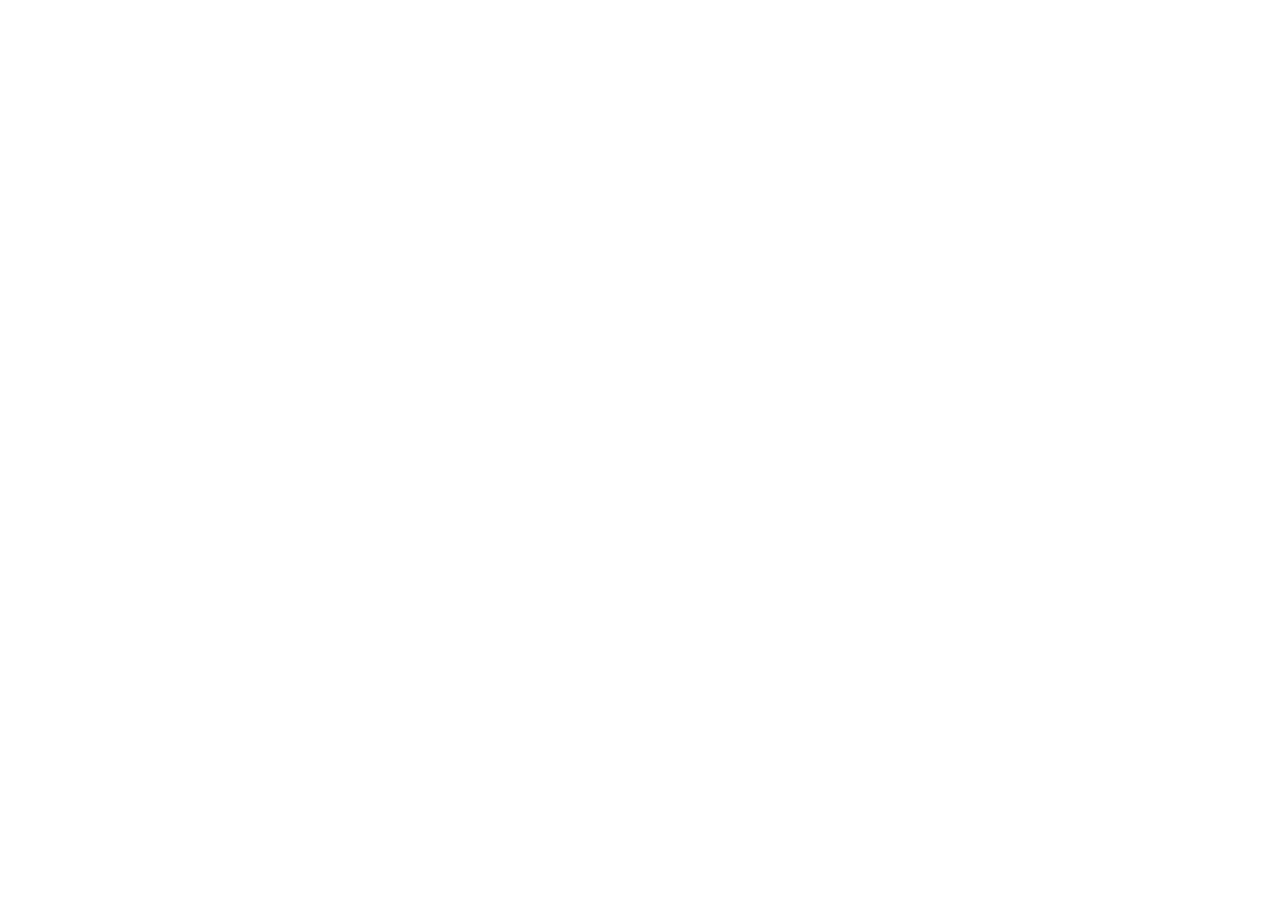
==== commit bddd2c20: "Add password gate to /paike-ucas/ and fix home nav button - UCAS排课表 page now requires passphrase uca" ====
--- a/paike-ucas/index.html
+++ b/paike-ucas/index.html
@@ -4,6 +4,115 @@
 <meta charset="UTF-8">
 <meta name="viewport" content="width=device-width, initial-scale=1.0">
 <title>选课排课表（国科大专属） · 冲突校验台</title>
+<script>
+/* ---------------- 访问口令（纯前端门禁） ----------------
+   页面内容先整体隐藏，通过校验后才显示；
+   校验值存 sessionStorage，本标签页会话内无需重复输入。 */
+(function(){
+  "use strict";
+  /* sha256("ucas-miao-talk") 前 32 位十六进制，避免明文出现在页面源码 */
+  var HASH = "e1e51d2ea54c68fed969712aa32775c6441b9e5a6a322254a5a555e1ae5db33f";
+  function sha256Hex(str){
+    return crypto.subtle.digest("SHA-256", new TextEncoder().encode(str))
+      .then(function(buf){
+        return Array.from(new Uint8Array(buf)).map(function(b){
+          return b.toString(16).padStart(2, "0");
+        }).join("");
+      });
+  }
+  function unlock(){
+    document.documentElement.setAttribute("data-unlocked", "1");
+    var gate = document.getElementById("paike-gate");
+    if (gate) gate.remove();
+  }
+  window.__paikeCheck = function(){
+    var input = document.getElementById("gate-pwd");
+    var err = document.getElementById("gate-err");
+    var val = input ? input.value : "";
+    sha256Hex(val).then(function(h){
+      if (h === HASH){
+        try { sessionStorage.setItem("paike.unlocked", "1"); } catch(e){}
+        unlock();
+      } else {
+        if (err){
+          err.textContent = "口令不正确，请重试";
+          err.style.display = "block";
+        }
+        if (input){
+          input.value = "";
+          input.focus();
+        }
+      }
+    });
+  };
+  document.addEventListener("DOMContentLoaded", function(){
+    var form = document.getElementById("gate-form");
+    if (form){
+      form.addEventListener("submit", function(e){ e.preventDefault(); window.__paikeCheck(); });
+    }
+    var unlocked = false;
+    try { unlocked = sessionStorage.getItem("paike.unlocked") === "1"; } catch(e){}
+    if (unlocked){ unlock(); }
+  });
+})();
+</script>
+<style>
+/* 口令门禁：未解锁时隐藏整个页面内容 */
+html:not([data-unlocked="1"]) body { display: none !important; }
+#paike-gate{
+  position: fixed; inset: 0; z-index: 9999;
+  display: flex; align-items: center; justify-content: center;
+  background: var(--paper, #f6efe1);
+}
+#paike-gate .gate-card{
+  background: var(--card, #fdf8ec);
+  border: 2px solid var(--ink, #2b2417);
+  border-radius: 8px;
+  box-shadow: 0 10px 40px rgba(43,36,23,.25);
+  padding: 34px 36px 30px;
+  width: min(380px, 90vw);
+  font-family: var(--serif, serif);
+  color: var(--ink, #2b2417);
+}
+#paike-gate .gate-seal{
+  width: 46px; height: 46px; margin: 0 auto 14px;
+  background: var(--red, #a93b2c); color: #fdf3e2;
+  border-radius: 8px; transform: rotate(-4deg);
+  display: flex; align-items: center; justify-content: center;
+  font-size: 20px; line-height: 1.1; letter-spacing: 1px;
+  font-family: var(--display, serif);
+  box-shadow: inset 0 0 0 2px rgba(253,243,226,.35), 0 2px 6px rgba(125,36,23,.28);
+  user-select: none;
+}
+#paike-gate h1{
+  font-size: 19px; text-align: center; letter-spacing: 3px;
+  margin: 0 0 6px; font-weight: 700;
+}
+#paike-gate .gate-sub{
+  font-size: 12px; color: var(--ink-2, #6f6350);
+  text-align: center; letter-spacing: 1.5px; margin-bottom: 18px;
+}
+#paike-gate input{
+  width: 100%; padding: 10px 12px;
+  font-size: 14px; font-family: var(--serif, serif);
+  color: var(--ink, #2b2417); background: #fffaf0;
+  border: 1.5px solid var(--rule-2, #cbb98f); border-radius: 4px;
+  outline: none; box-sizing: border-box;
+}
+#paike-gate input:focus{ border-color: var(--red, #a93b2c); box-shadow: 0 0 0 3px rgba(169,59,44,.12); }
+#paike-gate .gate-btn{
+  width: 100%; margin-top: 14px; padding: 10px;
+  font-size: 14px; letter-spacing: 3px; cursor: pointer;
+  color: #fdf3e2; background: var(--red, #a93b2c);
+  border: none; border-radius: 4px; font-family: var(--serif, serif);
+  transition: background .15s;
+}
+#paike-gate .gate-btn:hover{ background: var(--red-deep, #7d2417); }
+#paike-gate .gate-err{
+  display: none; margin-top: 10px;
+  font-size: 12.5px; color: var(--red, #a93b2c); text-align: center; letter-spacing: 1px;
+}
+</style>
 <link rel="preconnect" href="https://fonts.googleapis.com">
 <link rel="preconnect" href="https://fonts.gstatic.com" crossorigin>
 <link href="https://fonts.googleapis.com/css2?family=ZCOOL+XiaoWei&family=Noto+Serif+SC:wght@400;500;700;900&display=swap" rel="stylesheet">
@@ -544,6 +653,18 @@
 </style>
 </head>
 <body>
+
+<!-- ===== 口令门禁（校验通过后由脚本移除） ===== -->
+<div id="paike-gate">
+  <form class="gate-card" id="gate-form" autocomplete="off">
+    <div class="gate-seal">排<br>课</div>
+    <h1>选课排课表</h1>
+    <div class="gate-sub">请输入访问口令</div>
+    <input type="password" id="gate-pwd" placeholder="访问口令" autofocus>
+    <button type="submit" class="gate-btn">进 入</button>
+    <div class="gate-err" id="gate-err">口令不正确，请重试</div>
+  </form>
+</div>
 
 <!-- ===== 顶栏 ===== -->
 <header class="masthead">
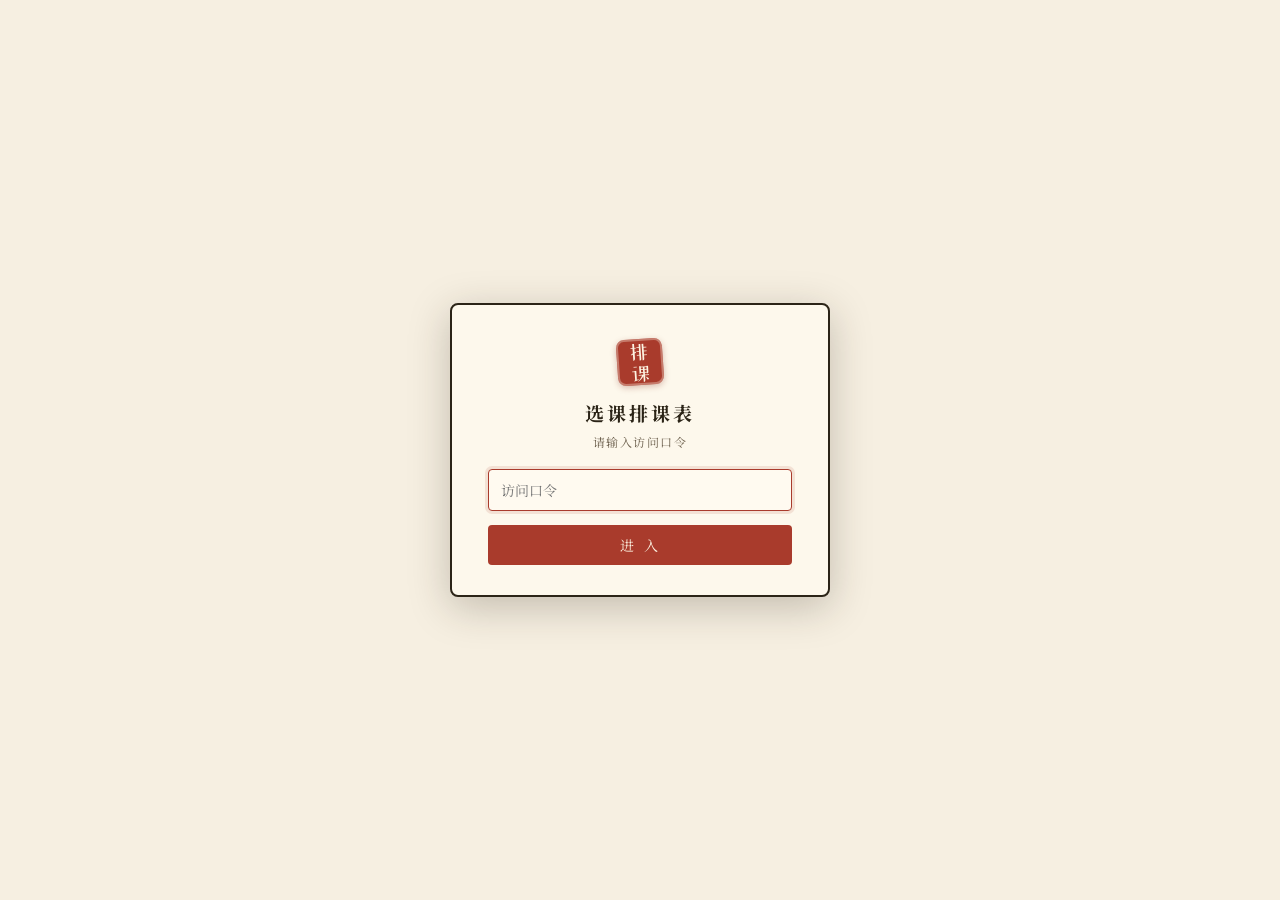
==== commit e864c928: "Fix blank gate page: hide body children except gate, not body itself Co-Authored-By: Claude Opus 5 (" ====
--- a/paike-ucas/index.html
+++ b/paike-ucas/index.html
@@ -57,8 +57,8 @@
 })();
 </script>
 <style>
-/* 口令门禁：未解锁时隐藏整个页面内容 */
-html:not([data-unlocked="1"]) body { display: none !important; }
+/* 口令门禁：未解锁时隐藏页面内容，但保留门禁框本身 */
+html:not([data-unlocked="1"]) body > :not(#paike-gate) { display: none !important; }
 #paike-gate{
   position: fixed; inset: 0; z-index: 9999;
   display: flex; align-items: center; justify-content: center;
@@ -660,7 +660,7 @@
     <div class="gate-seal">排<br>课</div>
     <h1>选课排课表</h1>
     <div class="gate-sub">请输入访问口令</div>
-    <input type="password" id="gate-pwd" placeholder="访问口令" autofocus>
+    <input type="password" id="gate-pwd" placeholder="访问口令" autocomplete="new-password" autofocus>
     <button type="submit" class="gate-btn">进 入</button>
     <div class="gate-err" id="gate-err">口令不正确，请重试</div>
   </form>
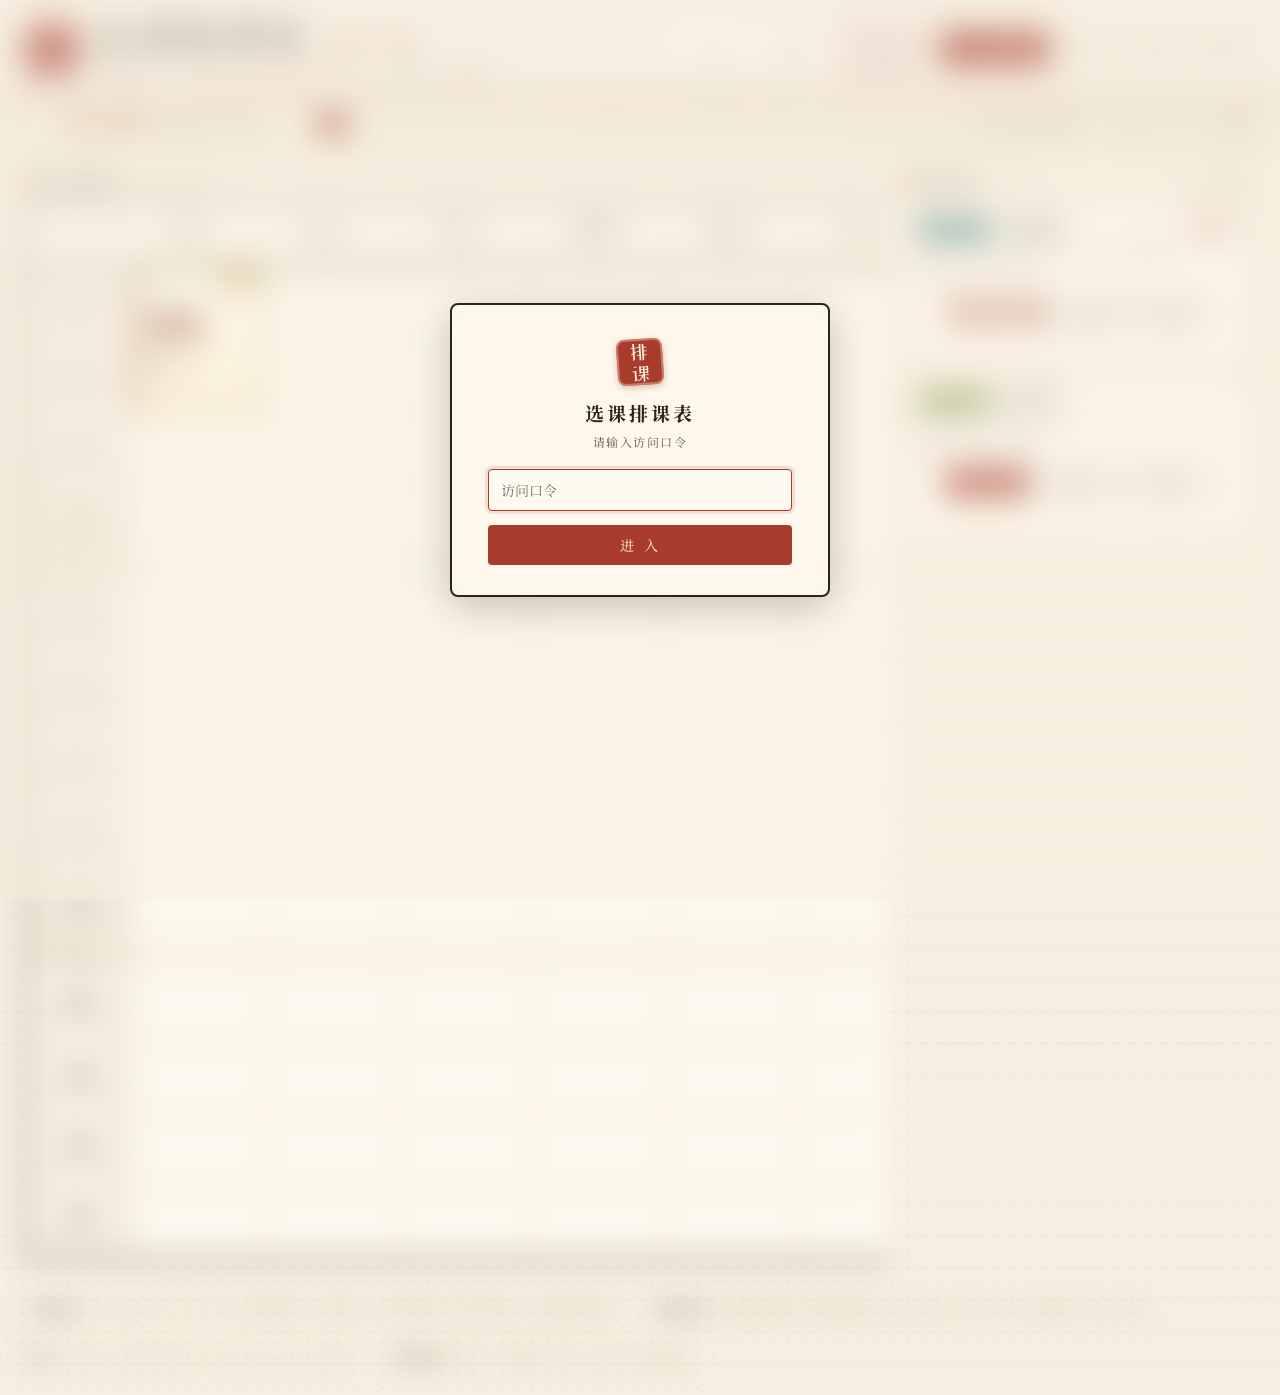
==== commit 15dd9b70: "Turn paike gate into frosted-glass overlay that fades out on unlock Co-Authored-By: Claude Opus 5 (1" ====
--- a/paike-ucas/index.html
+++ b/paike-ucas/index.html
@@ -23,7 +23,10 @@
   function unlock(){
     document.documentElement.setAttribute("data-unlocked", "1");
     var gate = document.getElementById("paike-gate");
-    if (gate) gate.remove();
+    if (gate){
+      gate.classList.add("unlocking");          // 毛玻璃淡出
+      setTimeout(function(){ gate.remove(); }, 380);
+    }
   }
   window.__paikeCheck = function(){
     var input = document.getElementById("gate-pwd");
@@ -57,15 +60,22 @@
 })();
 </script>
 <style>
-/* 口令门禁：未解锁时隐藏页面内容，但保留门禁框本身 */
-html:not([data-unlocked="1"]) body > :not(#paike-gate) { display: none !important; }
+/* 口令门禁：毛玻璃遮罩层盖在页面上，解锁后整层移除 */
+html:not([data-unlocked="1"]) body > :not(#paike-gate) { filter: blur(14px) saturate(.9); }
+html:not([data-unlocked="1"]) { overflow: hidden; }
 #paike-gate{
   position: fixed; inset: 0; z-index: 9999;
   display: flex; align-items: center; justify-content: center;
-  background: var(--paper, #f6efe1);
-}
+  background: rgba(246, 239, 225, 0.35);           /* 纸色半透明 */
+  backdrop-filter: blur(10px) saturate(1.1);       /* 毛玻璃：模糊+提饱和 */
+  -webkit-backdrop-filter: blur(10px) saturate(1.1);
+  transition: opacity .35s ease;
+}
+#paike-gate.unlocking{ opacity: 0; pointer-events: none; }
 #paike-gate .gate-card{
-  background: var(--card, #fdf8ec);
+  background: rgba(253, 248, 236, 0.82);           /* 卡片也带毛玻璃质感 */
+  backdrop-filter: blur(6px);
+  -webkit-backdrop-filter: blur(6px);
   border: 2px solid var(--ink, #2b2417);
   border-radius: 8px;
   box-shadow: 0 10px 40px rgba(43,36,23,.25);
